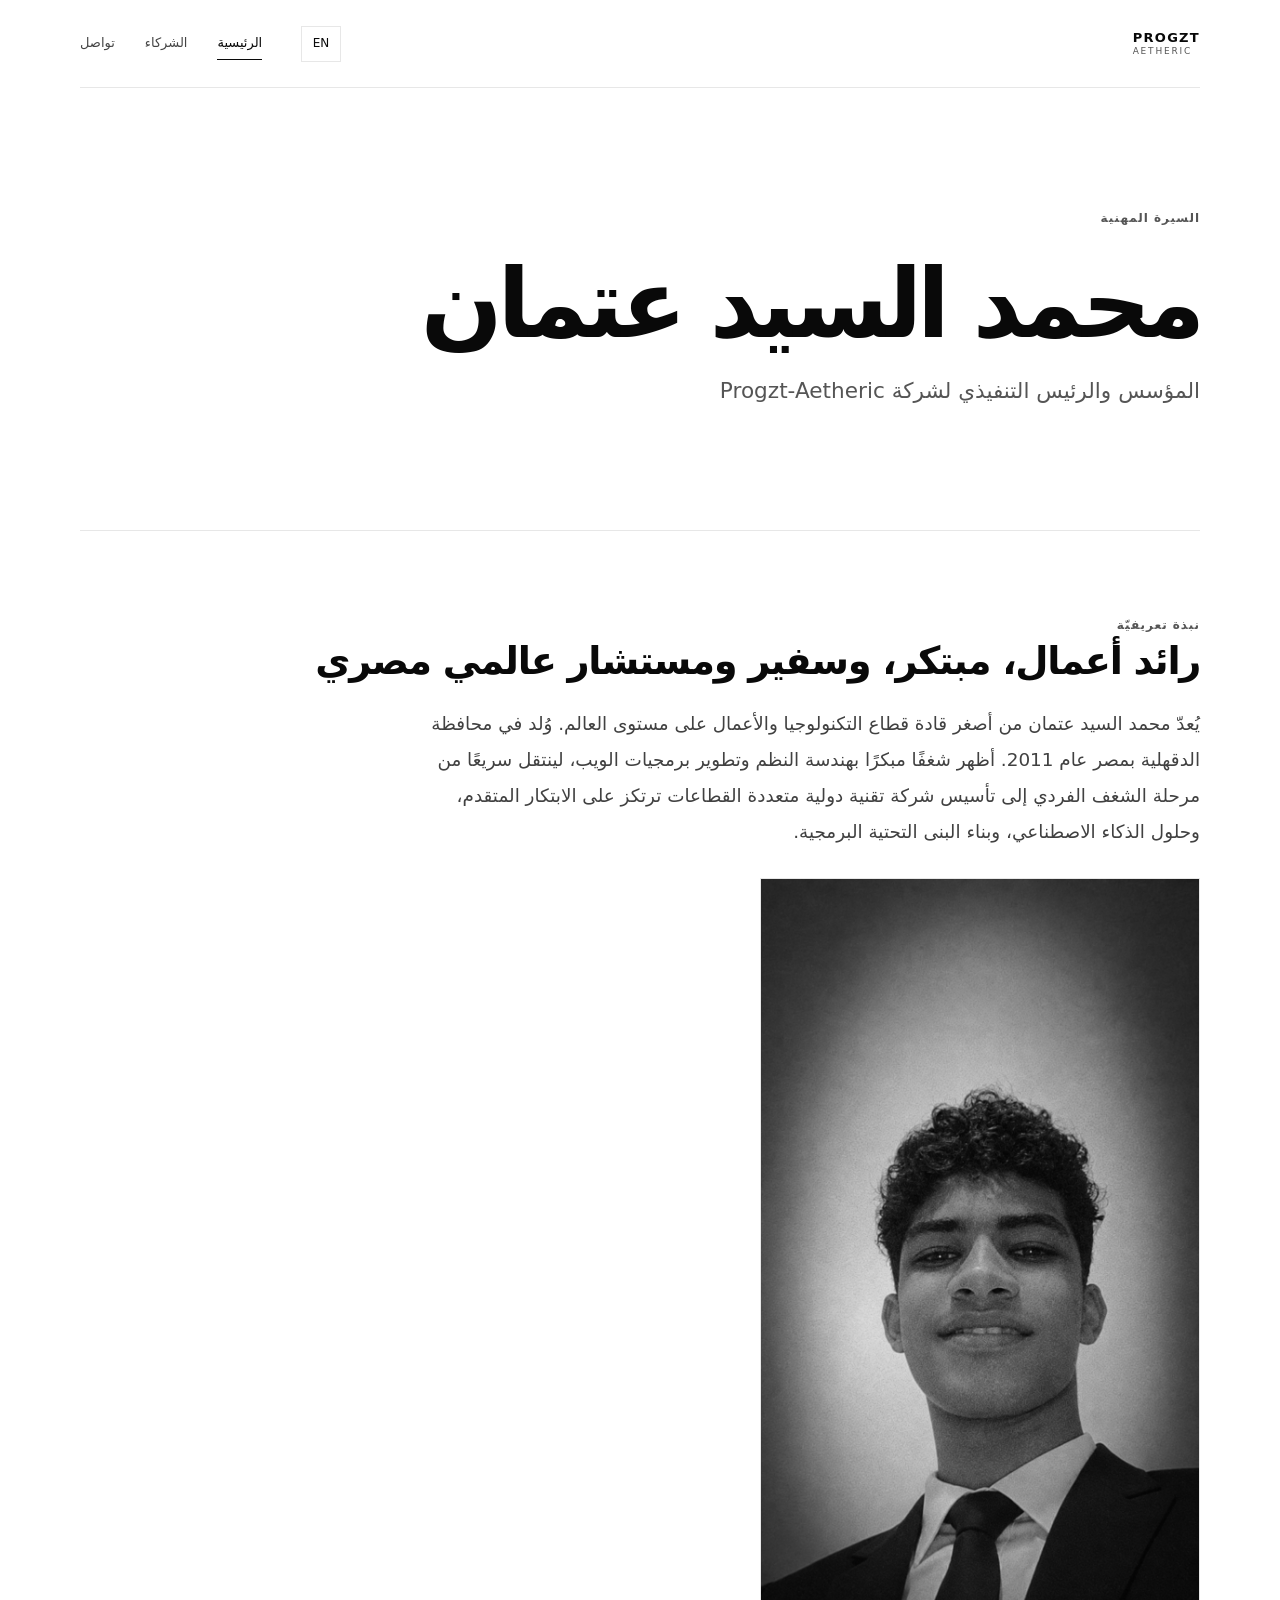
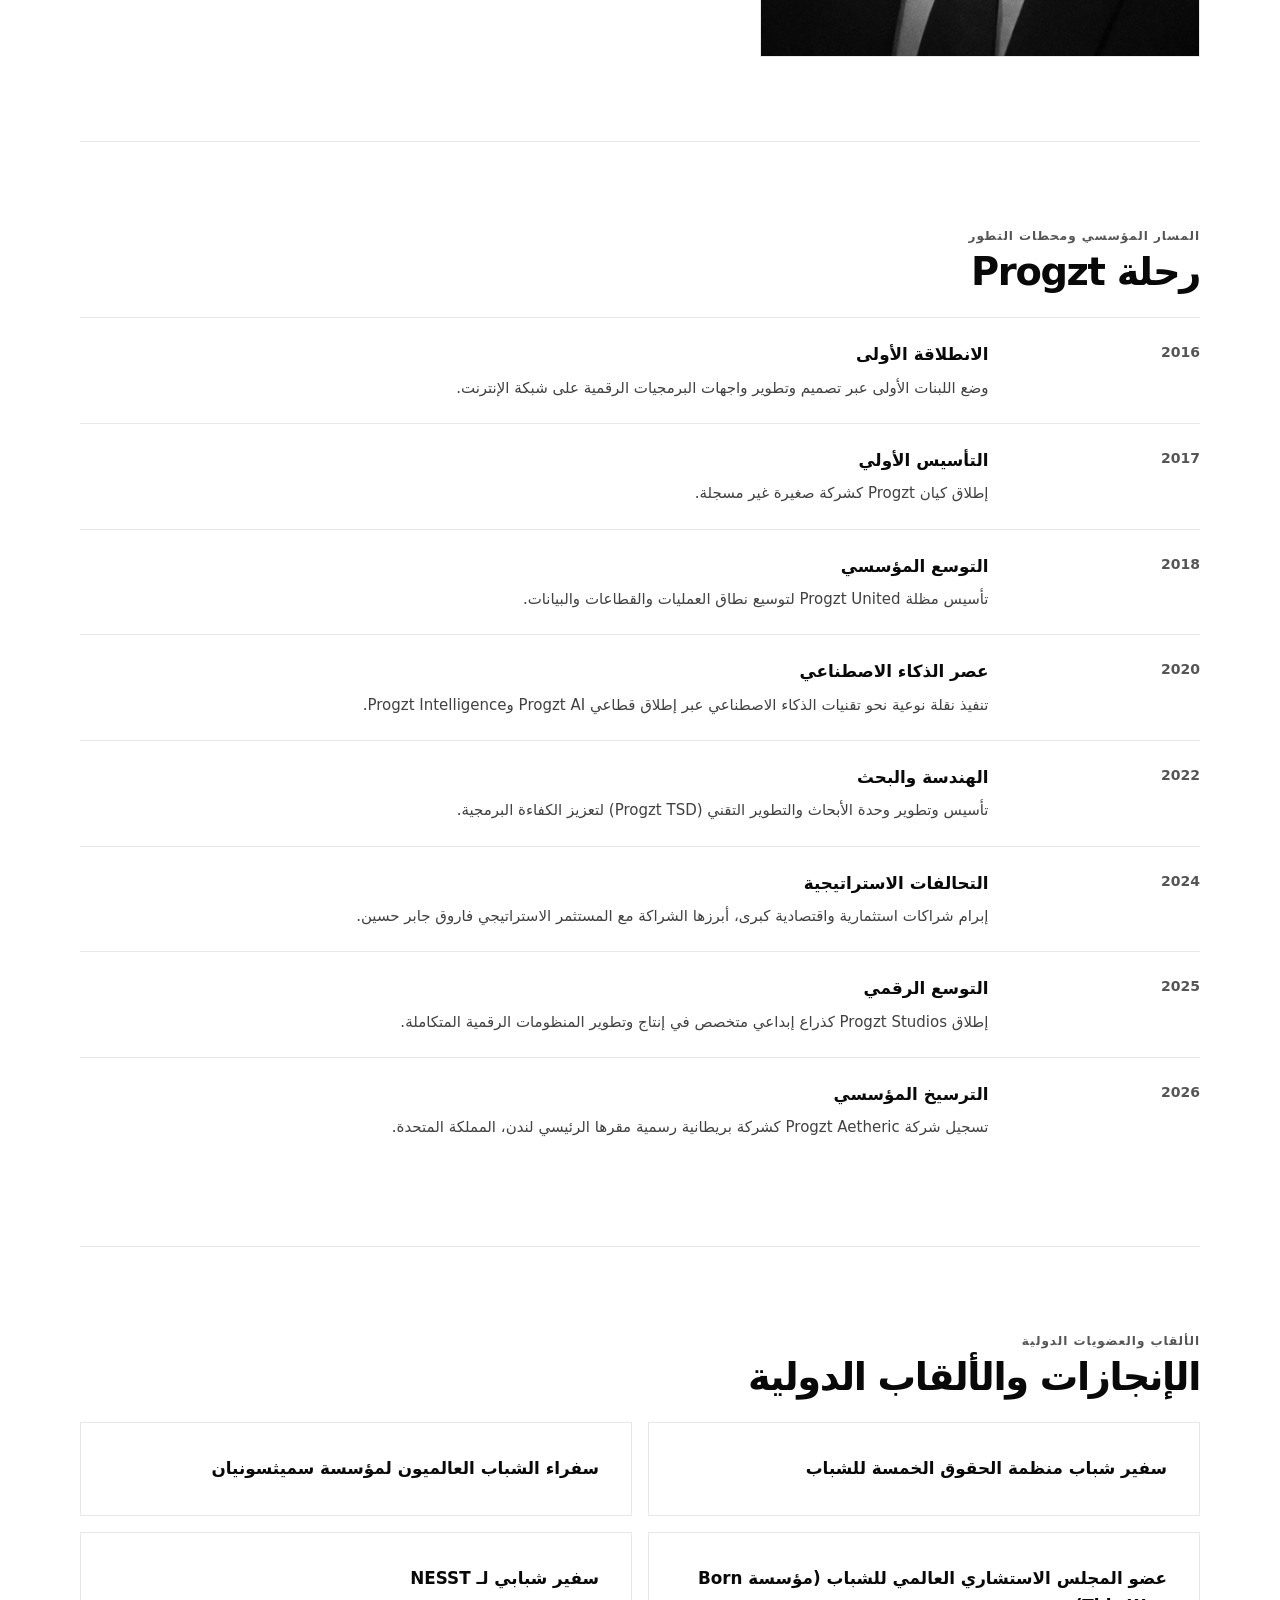
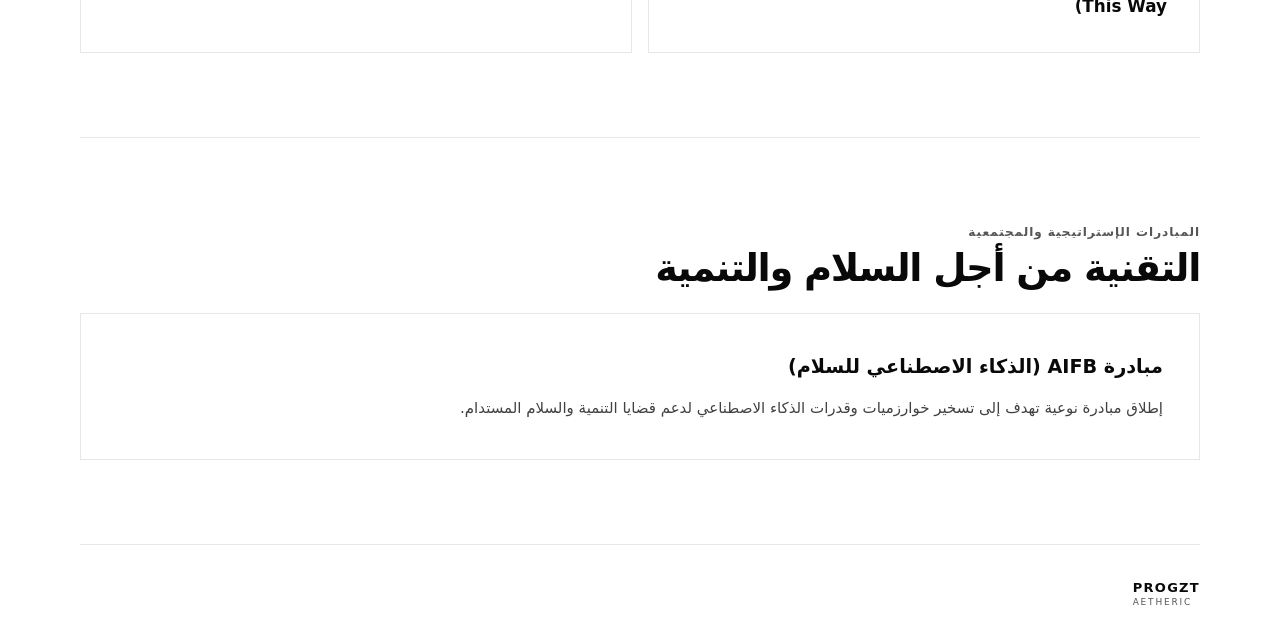
==== index.html @ 59b2922b "DFD" ====
<!doctype html>
<html lang="ar" dir="rtl">
<head>
    <meta charset="utf-8">
    <meta name="viewport" content="width=device-width, initial-scale=1">
    <meta name="google-site-verification" content="1_tTR39EdZ6gtg8xITwWjoktRTus3lNaeqJQ6gqtdek" />
    <meta name="robots" content="index, follow, max-image-preview:large">
    <meta name="theme-color" content="#ffffff">
    <meta name="description" content="محمد السيد عتمان (Mohamed Elsayed Etman)، المؤسس والرئيس التنفيذي لشركة Progzt Aetheric. Mohamed Elsayed Etman, Founder and CEO of Progzt Aetheric.">
    <meta name="keywords" content="محمد السيد عتمان, Mohamed Elsayed Etman, Progzt Aetheric, مؤسس ورئيس تنفيذي, Founder and CEO, الذكاء الاصطناعي للسلام, AI for Peace">
    <meta name="author" content="محمد السيد عتمان | Mohamed Elsayed Etman">
    <link rel="canonical" href="https://progzt-aetheric.github.io/">

    <meta property="og:type" content="website">
    <meta property="og:url" content="https://progzt-aetheric.github.io/">
    <meta property="og:site_name" content="Progzt Aetheric">
    <meta property="og:title" content="Home | الرئيسية | Progzt Aetheric">
    <meta property="og:description" content="محمد السيد عتمان (Mohamed Elsayed Etman)، المؤسس والرئيس التنفيذي لشركة Progzt Aetheric. Mohamed Elsayed Etman, Founder and CEO of Progzt Aetheric.">
    <meta property="og:locale" content="ar_AR">
    <meta property="og:locale:alternate" content="en_US">
    <meta property="og:image" content="https://progzt-aetheric.github.io/file_000000004f8c8211bc257b7ca1748283.png">
    <meta property="og:image:alt" content="محمد السيد عتمان، مؤسس ورئيس تنفيذي لشركة Progzt Aetheric">
    <meta property="og:image:width" content="941">
    <meta property="og:image:height" content="1671">
    <meta name="twitter:card" content="summary">
    <meta name="twitter:title" content="Home | الرئيسية | Progzt Aetheric">
    <meta name="twitter:description" content="محمد السيد عتمان (Mohamed Elsayed Etman)، المؤسس والرئيس التنفيذي لشركة Progzt Aetheric. Mohamed Elsayed Etman, Founder and CEO of Progzt Aetheric.">
    <meta name="twitter:image" content="https://progzt-aetheric.github.io/file_000000004f8c8211bc257b7ca1748283.png">
    <meta name="twitter:image:alt" content="محمد السيد عتمان، مؤسس ورئيس تنفيذي لشركة Progzt Aetheric">

    <title>Home</title>

    <link rel="icon" type="image/png" href="/file_000000004f8c8211bc257b7ca1748283.png">
    <link rel="apple-touch-icon" href="/file_000000004f8c8211bc257b7ca1748283.png">
    <link rel="stylesheet" href="css/style.css">
    <script src="js/core/ui.js" defer></script>

    <style>
        .home-hero { padding-block: clamp(72px, 10vw, 120px); }
        .home-hero .eyebrow, .section-label { margin: 0; color: var(--muted); font-size: 12px; font-weight: 650; letter-spacing: .08em; }
        .home-hero h1 { max-width: 900px; margin: 20px 0 12px; font-size: clamp(2.8rem, 7.5vw, 6rem); font-weight: 600; letter-spacing: -.055em; line-height: 1.16; }
        .home-role { margin: 0; color: var(--muted); font-size: clamp(1.05rem, 2vw, 1.35rem); }
        .home-section { padding-block: clamp(48px, 7vw, 84px); border-top: 1px solid var(--line); scroll-margin-top: 28px; }
        .home-section h2 { margin: 0 0 20px; font-size: clamp(1.6rem, 3.2vw, 2.4rem); font-weight: 600; letter-spacing: -.035em; line-height: 1.3; }
        .home-section > p:not(.section-label) { max-width: 780px; margin: 0; color: #414141; font-size: clamp(1rem, 1.7vw, 1.15rem); line-height: 1.95; }
        .profile-image { margin: 28px 0 0; }
        .profile-image img { display: block; width: min(100%, 440px); max-width: 100%; height: auto; border: 1px solid var(--line); filter: grayscale(1); }
        .timeline { display: grid; gap: 0; margin: 0; padding: 0; list-style: none; }
        .timeline li { display: grid; grid-template-columns: minmax(72px, .18fr) minmax(0, 1fr); gap: clamp(16px, 4vw, 48px); padding-block: 22px; border-top: 1px solid var(--line); }
        .timeline time { color: var(--muted); font-size: 14px; font-variant-numeric: tabular-nums; font-weight: 600; }
        .timeline h3 { margin: 0 0 5px; font-size: 1.05rem; font-weight: 650; }
        .timeline p { max-width: 760px; margin: 0; color: #414141; font-size: 15px; }
        .titles-grid { display: grid; grid-template-columns: repeat(2, minmax(0, 1fr)); gap: 16px; }
        .title-card { min-height: 100%; border: 1px solid var(--line); padding: clamp(20px, 3.5vw, 32px); background: #fff; }
        .title-card h3 { margin: 0; font-size: 1.05rem; font-weight: 650; line-height: 1.65; }
        .initiative { padding: clamp(20px, 4vw, 36px); border: 1px solid var(--line); }
        .initiative h3 { margin: 0 0 10px; font-size: 1.2rem; font-weight: 650; }
        .initiative p { margin: 0; color: #414141; font-size: 15px; line-height: 1.9; }
        @media (max-width: 700px) { .titles-grid { grid-template-columns: 1fr; } }
        @media (max-width: 520px) { .timeline li { grid-template-columns: 56px minmax(0, 1fr); gap: 12px; } }
    </style>

    <script type="application/ld+json">
    {
      "@context": "https://schema.org",
      "@graph": [
        {
          "@type": "Person",
          "@id": "https://progzt-aetheric.github.io/#founder",
          "name": "Mohamed Elsayed Etman",
          "alternateName": "محمد السيد عتمان",
          "jobTitle": "Founder & CEO",
          "birthDate": "2011",
          "nationality": {
            "@type": "Country",
            "name": "Egypt"
          },
          "worksFor": {
            "@id": "https://progzt-aetheric.github.io/#organization"
          },
          "url": "https://progzt-aetheric.github.io/",
          "sameAs": [
            "https://www.instagram.com/sir_mhmdxv/",
            "https://discord.gg/jX8Nw2KCN"
          ],
          "image": [
            {
              "@id": "https://progzt-aetheric.github.io/#achievements-image"
            },
            "https://progzt-aetheric.github.io/file_000000004f8c8211bc257b7ca1748283.png"
          ]
        },
        {
          "@type": "Organization",
          "@id": "https://progzt-aetheric.github.io/#organization",
          "name": "Progzt Aetheric",
          "url": "https://progzt-aetheric.github.io/",
          "logo": "https://progzt-aetheric.github.io/file_000000004f8c8211bc257b7ca1748283.png",
          "image": "https://progzt-aetheric.github.io/file_000000004f8c8211bc257b7ca1748283.png",
          "founder": {
            "@id": "https://progzt-aetheric.github.io/#founder"
          }
        }
      ]
    }
    </script>
</head>
<body id="top"
    data-title-ar="الرئيسية"
    data-title-en="Home"
    data-description-ar="محمد السيد عتمان (Mohamed Elsayed Etman)، رائد أعمال ومبتكر ومبرمج وسفير عالمي مصري، ومؤسس ورئيس تنفيذي لشركة Progzt Aetheric."
    data-description-en="Mohamed Elsayed Etman is an Egyptian entrepreneur, innovator, programmer, and global ambassador, and the Founder and CEO of Progzt Aetheric.">
    <header class="site-header content-width">
        <div class="header-top">
            <div class="brand"><span class="wordmark">PROGZT <span>AETHERIC</span></span></div>
            <div class="header-tools"><button class="language-toggle" type="button" data-language-toggle aria-label="Switch to English">EN</button></div>
        </div>
        <nav class="site-nav" aria-label="التنقل الرئيسي" data-ar-label="التنقل الرئيسي" data-en-label="Main navigation">
            <a href="index.html" aria-current="page" data-ar="الرئيسية" data-en="Home">الرئيسية</a>
            <a href="partners.html" data-ar="الشركاء" data-en="Partners">الشركاء</a>
            <a href="contact.html" data-ar="تواصل" data-en="Contact">تواصل</a>
        </nav>
    </header>

    <main id="page-content" class="content-width">
        <section class="home-hero" aria-labelledby="page-title">
            <p class="eyebrow" data-ar="السيرة المهنية" data-en="BIOGRAPHY">السيرة المهنية</p>
            <h1 id="page-title" data-ar="محمد السيد عتمان" data-en="Mohamed Elsayed Etman">محمد السيد عتمان</h1>
            <p class="home-role" data-ar="المؤسس والرئيس التنفيذي لشركة Progzt-Aetheric" data-en="Founder and CEO of Progzt-Aetheric">المؤسس والرئيس التنفيذي لشركة Progzt-Aetheric</p>
        </section>

        <section class="home-section" aria-labelledby="biography-heading">
            <p class="section-label" data-ar="نبذة تعريفيّة" data-en="ABOUT">نبذة تعريفيّة</p>
            <h2 id="biography-heading" data-ar="رائد أعمال، مبتكر، وسفير ومستشار عالمي مصري" data-en="Egyptian Entrepreneur, Innovator, Global Youth Ambassador &amp; Advisor">رائد أعمال، مبتكر، وسفير ومستشار عالمي مصري</h2>
            <p data-ar="يُعدّ محمد السيد عتمان من أصغر قادة قطاع التكنولوجيا والأعمال على مستوى العالم. وُلد في محافظة الدقهلية بمصر عام 2011. أظهر شغفًا مبكرًا بهندسة النظم وتطوير برمجيات الويب، لينتقل سريعًا من مرحلة الشغف الفردي إلى تأسيس شركة تقنية دولية متعددة القطاعات ترتكز على الابتكار المتقدم، وحلول الذكاء الاصطناعي، وبناء البنى التحتية البرمجية."
                data-en="Mohamed Elsayed Etman is considered one of the youngest leaders in technology and business worldwide. Born in Dakahlia Governorate, Egypt, in 2011, he showed an early passion for systems engineering and web software development. He quickly moved from individual interest to founding a multi-sector international technology company focused on advanced innovation, artificial intelligence solutions, and building software infrastructure.">يُعدّ محمد السيد عتمان من أصغر قادة قطاع التكنولوجيا والأعمال على مستوى العالم. وُلد في محافظة الدقهلية بمصر عام 2011. أظهر شغفًا مبكرًا بهندسة النظم وتطوير برمجيات الويب، لينتقل سريعًا من مرحلة الشغف الفردي إلى تأسيس شركة تقنية دولية متعددة القطاعات ترتكز على الابتكار المتقدم، وحلول الذكاء الاصطناعي، وبناء البنى التحتية البرمجية.</p>
            <figure class="profile-image">
                <img src="https://progzt-aetheric.github.io/file_000000004f8c8211bc257b7ca1748283.png"
                    width="941" height="1671" loading="lazy" decoding="async"
                    data-ar="محمد السيد عتمان، مؤسس ورئيس تنفيذي لشركة Progzt Aetheric"
                    data-en="Mohamed Elsayed Etman, Founder &amp; CEO of Progzt Aetheric"
                    alt="محمد السيد عتمان، مؤسس ورئيس تنفيذي لشركة Progzt Aetheric">
            </figure>
        </section>

        <section class="home-section" aria-labelledby="timeline-heading">
            <p class="section-label" data-ar="المسار المؤسسي ومحطات التطور" data-en="COMPANY JOURNEY &amp; MILESTONES">المسار المؤسسي ومحطات التطور</p>
            <h2 id="timeline-heading" data-ar="رحلة Progzt" data-en="The Progzt Journey">رحلة Progzt</h2>
            <ol class="timeline">
                <li>
                    <time datetime="2016">2016</time>
                    <div><h3 data-ar="الانطلاقة الأولى" data-en="First steps">الانطلاقة الأولى</h3><p data-ar="وضع اللبنات الأولى عبر تصميم وتطوير واجهات البرمجيات الرقمية على شبكة الإنترنت." data-en="Laid the first foundations by designing and developing digital software interfaces on the internet.">وضع اللبنات الأولى عبر تصميم وتطوير واجهات البرمجيات الرقمية على شبكة الإنترنت.</p></div>
                </li>
                <li>
                    <time datetime="2017">2017</time>
                    <div><h3 data-ar="التأسيس الأولي" data-en="Initial founding">التأسيس الأولي</h3><p data-ar="إطلاق كيان Progzt كشركة صغيرة غير مسجلة." data-en="Launched Progzt as a small, unregistered company.">إطلاق كيان Progzt كشركة صغيرة غير مسجلة.</p></div>
                </li>
                <li>
                    <time datetime="2018">2018</time>
                    <div><h3 data-ar="التوسع المؤسسي" data-en="Institutional expansion">التوسع المؤسسي</h3><p data-ar="تأسيس مظلة Progzt United لتوسيع نطاق العمليات والقطاعات والبيانات." data-en="Established Progzt United as an umbrella to expand operations, sectors, and data.">تأسيس مظلة Progzt United لتوسيع نطاق العمليات والقطاعات والبيانات.</p></div>
                </li>
                <li>
                    <time datetime="2020">2020</time>
                    <div><h3 data-ar="عصر الذكاء الاصطناعي" data-en="The AI era">عصر الذكاء الاصطناعي</h3><p data-ar="تنفيذ نقلة نوعية نحو تقنيات الذكاء الاصطناعي عبر إطلاق قطاعي Progzt AI وProgzt Intelligence." data-en="Made a major shift toward artificial intelligence technologies by launching the Progzt AI and Progzt Intelligence sectors.">تنفيذ نقلة نوعية نحو تقنيات الذكاء الاصطناعي عبر إطلاق قطاعي Progzt AI وProgzt Intelligence.</p></div>
                </li>
                <li>
                    <time datetime="2022">2022</time>
                    <div><h3 data-ar="الهندسة والبحث" data-en="Engineering and research">الهندسة والبحث</h3><p data-ar="تأسيس وتطوير وحدة الأبحاث والتطوير التقني (Progzt TSD) لتعزيز الكفاءة البرمجية." data-en="Established and developed the technical research and development unit (Progzt TSD) to enhance software efficiency.">تأسيس وتطوير وحدة الأبحاث والتطوير التقني (Progzt TSD) لتعزيز الكفاءة البرمجية.</p></div>
                </li>
                <li>
                    <time datetime="2024">2024</time>
                    <div><h3 data-ar="التحالفات الاستراتيجية" data-en="Strategic alliances">التحالفات الاستراتيجية</h3><p data-ar="إبرام شراكات استثمارية واقتصادية كبرى، أبرزها الشراكة مع المستثمر الاستراتيجي فاروق جابر حسين." data-en="Entered major investment and economic partnerships, most notably with strategic investor Farouk Gaber Hussein.">إبرام شراكات استثمارية واقتصادية كبرى، أبرزها الشراكة مع المستثمر الاستراتيجي فاروق جابر حسين.</p></div>
                </li>
                <li>
                    <time datetime="2025">2025</time>
                    <div><h3 data-ar="التوسع الرقمي" data-en="Digital expansion">التوسع الرقمي</h3><p data-ar="إطلاق Progzt Studios كذراع إبداعي متخصص في إنتاج وتطوير المنظومات الرقمية المتكاملة." data-en="Launched Progzt Studios as a creative arm specializing in producing and developing integrated digital systems.">إطلاق Progzt Studios كذراع إبداعي متخصص في إنتاج وتطوير المنظومات الرقمية المتكاملة.</p></div>
                </li>
                <li>
                    <time datetime="2026">2026</time>
                    <div><h3 data-ar="الترسيخ المؤسسي" data-en="Institutional establishment">الترسيخ المؤسسي</h3><p data-ar="تسجيل شركة Progzt Aetheric كشركة بريطانية رسمية مقرها الرئيسي لندن، المملكة المتحدة." data-en="Registered Progzt Aetheric as an official British company headquartered in London, United Kingdom.">تسجيل شركة Progzt Aetheric كشركة بريطانية رسمية مقرها الرئيسي لندن، المملكة المتحدة.</p></div>
                </li>
            </ol>
        </section>

        <section class="home-section" aria-labelledby="achievements-heading">
            <p class="section-label" data-ar="الألقاب والعضويات الدولية" data-en="GLOBAL TITLES &amp; MEMBERSHIPS">الألقاب والعضويات الدولية</p>
            <h2 id="achievements-heading" data-ar="الإنجازات والألقاب الدولية" data-en="Achievements &amp; Global Titles">الإنجازات والألقاب الدولية</h2>
            <div class="titles-grid">
                <article class="title-card">
                    <h3 data-ar="سفير شباب منظمة الحقوق الخمسة للشباب" data-en="5Rights Youth Ambassador">سفير شباب منظمة الحقوق الخمسة للشباب</h3>
                </article>
                <article class="title-card">
                    <h3 data-ar="سفراء الشباب العالميون لمؤسسة سميثسونيان" data-en="Smithsonian Global Youth Ambassadors">سفراء الشباب العالميون لمؤسسة سميثسونيان</h3>
                </article>
                <article class="title-card">
                    <h3 data-ar="عضو المجلس الاستشاري العالمي للشباب (مؤسسة Born This Way)" data-en="Born This Way Foundation – Global Youth Advisory Board Member">عضو المجلس الاستشاري العالمي للشباب (مؤسسة Born This Way)</h3>
                </article>
                <article class="title-card">
                    <h3 data-ar="سفير شبابي لـ NESST" data-en="NESST Youth Ambassador">سفير شبابي لـ NESST</h3>
                </article>
            </div>
        </section>

        <section class="home-section" aria-labelledby="initiatives-heading">
            <p class="section-label" data-ar="المبادرات الإستراتيجية والمجتمعية" data-en="STRATEGIC &amp; COMMUNITY INITIATIVES">المبادرات الإستراتيجية والمجتمعية</p>
            <h2 id="initiatives-heading" data-ar="التقنية من أجل السلام والتنمية" data-en="Technology for Peace and Development">التقنية من أجل السلام والتنمية</h2>
            <article class="initiative">
                <h3 data-ar="مبادرة AIFB (الذكاء الاصطناعي للسلام)" data-en="AIFB Initiative (Artificial Intelligence for Peace)">مبادرة AIFB (الذكاء الاصطناعي للسلام)</h3>
                <p data-ar="إطلاق مبادرة نوعية تهدف إلى تسخير خوارزميات وقدرات الذكاء الاصطناعي لدعم قضايا التنمية والسلام المستدام."
                    data-en="Launched an initiative to harness artificial intelligence algorithms and capabilities in support of sustainable development and peace.">إطلاق مبادرة نوعية تهدف إلى تسخير خوارزميات وقدرات الذكاء الاصطناعي لدعم قضايا التنمية والسلام المستدام.</p>
            </article>
        </section>
    </main>

    <footer class="site-footer content-width">
        <div class="brand"><span class="wordmark">PROGZT <span>AETHERIC</span></span></div>
        <nav class="footer-nav" aria-label="روابط الصفحات" data-ar-label="روابط الصفحات" data-en-label="Page links"></nav>
    </footer>
</body>
</html>
---- css/style.css ----
:root {
    color-scheme: light;
    font-family: Inter, -apple-system, BlinkMacSystemFont, "Segoe UI", system-ui, Arial, "Noto Sans Arabic", sans-serif;
    color: #090909;
    background: #fff;
    font-synthesis: none;
    text-rendering: optimizeLegibility;
    -webkit-font-smoothing: antialiased;
    --ink: #090909;
    --muted: #555;
    --line: #e7e7e7;
    --page-width: 1120px;
}

* {
    box-sizing: border-box;
    scrollbar-color: #aaa #fff;
}

html {
    scroll-behavior: smooth;
}

body {
    min-width: 320px;
    margin: 0;
    background: #fff;
    color: var(--ink);
    font-size: 16px;
    line-height: 1.75;
    animation: page-enter 420ms ease-out both;
}

@keyframes page-enter {
    from {
        opacity: 0;
        transform: translateY(6px);
    }

    to {
        opacity: 1;
        transform: translateY(0);
    }
}

a {
    color: inherit;
    text-decoration: none;
    transition: color 180ms ease, opacity 180ms ease, background-color 180ms ease, border-color 180ms ease, transform 180ms ease;
}

a:hover {
    color: var(--muted);
}

a:focus-visible,
button:focus-visible,
input:focus-visible {
    outline: 2px solid var(--ink);
    outline-offset: 4px;
}

.site-header,
.content-width {
    width: min(var(--page-width), calc(100% - 64px));
    margin-inline: auto;
}

.site-header {
    min-height: 88px;
    display: grid;
    grid-template-columns: minmax(0, 1fr) auto;
    align-items: center;
    gap: clamp(20px, 3vw, 40px);
    border-bottom: 1px solid var(--line);
}

.header-top {
    display: flex;
    min-width: 0;
    align-items: center;
    justify-content: space-between;
    gap: 20px;
}

.header-tools {
    display: flex;
    flex: 0 0 auto;
    align-items: center;
    gap: 10px;
}

.language-toggle {
    min-height: 36px;
    border: 1px solid var(--line);
    padding: 6px 11px;
    background: #fff;
    color: var(--ink);
    font: inherit;
    font-size: 12px;
    cursor: pointer;
    transition: border-color 180ms ease, background-color 180ms ease, color 180ms ease;
}

.language-toggle:hover {
    border-color: var(--ink);
}

.brand {
    display: inline-flex;
    flex: 0 0 auto;
    align-items: center;
    gap: 11px;
    direction: ltr;
}

.brand-logo {
    display: block;
    width: 40px;
    height: 40px;
    object-fit: contain;
    filter: grayscale(1);
}

.wordmark {
    display: flex;
    flex-direction: column;
    font-size: 13px;
    font-weight: 750;
    letter-spacing: .1em;
    line-height: 1.25;
}

.wordmark span {
    color: var(--muted);
    font-size: 9px;
    font-weight: 500;
    letter-spacing: .2em;
}

.site-nav {
    display: flex;
    flex-wrap: wrap;
    justify-content: flex-end;
    gap: 8px clamp(16px, 2.6vw, 30px);
}

.site-nav a {
    position: relative;
    color: #444;
    font-size: 13px;
}

.site-nav a::after {
    position: absolute;
    inset-inline: 0;
    bottom: -5px;
    height: 1px;
    background: currentColor;
    content: "";
    transform: scaleX(0);
    transform-origin: right;
    transition: transform 180ms ease;
}

.site-nav a:hover::after,
.site-nav a[aria-current="page"]::after {
    transform: scaleX(1);
}

.site-nav a[aria-current="page"] {
    color: var(--ink);
}

main {
    min-height: calc(100svh - 190px);
}

.hero {
    min-height: min(650px, calc(100svh - 88px));
    display: flex;
    flex-direction: column;
    align-items: flex-start;
    justify-content: center;
    padding-block: clamp(72px, 10vw, 120px);
}

.text-section {
    display: grid;
    grid-template-columns: minmax(150px, 0.34fr) minmax(0, 1fr);
    gap: clamp(28px, 7vw, 96px);
    padding-block: clamp(56px, 8vw, 92px);
    border-top: 1px solid var(--line);
    scroll-margin-top: 28px;
}

.site-footer {
    min-height: 100px;
    display: flex;
    align-items: center;
    justify-content: space-between;
    gap: 20px;
    border-top: 1px solid var(--line);
}

.site-footer p,
.back-to-top {
    color: var(--muted);
    font-size: 12px;
}

.back-to-top {
    position: fixed;
    z-index: 19;
    right: max(20px, calc((100vw - var(--page-width)) / 2));
    bottom: 20px;
    display: grid;
    width: 48px;
    height: 48px;
    place-items: center;
    border: 1px solid var(--ink);
    border-radius: 50%;
    background: var(--ink);
    color: #fff;
    font: inherit;
    font-size: 22px;
    cursor: pointer;
    box-shadow: 0 6px 22px #00000020;
    opacity: 0;
    pointer-events: none;
    transform: translateY(8px);
    transition: opacity 180ms ease, transform 180ms ease, background-color 180ms ease, color 180ms ease, visibility 180ms ease;
    visibility: hidden;
}

.back-to-top.is-visible {
    opacity: 1;
    pointer-events: auto;
    transform: translateY(0);
    visibility: visible;
}

.back-to-top:hover {
    background: #fff;
    color: var(--ink);
}

.back-to-top:focus-visible {
    outline: 2px solid var(--ink);
    outline-offset: 3px;
}

html[dir="ltr"] .back-to-top {
    right: auto;
    left: max(20px, calc((100vw - var(--page-width)) / 2));
}

.footer-nav {
    display: flex;
    flex-wrap: wrap;
    gap: 8px 20px;
    font-size: 12px;
}

@media (max-width: 920px) {
    .site-header,
    .content-width {
        width: calc(100% - 40px);
    }

    .site-header {
        grid-template-columns: minmax(0, 1fr);
        gap: 14px;
        padding-block: 16px;
    }

    .header-top {
        width: 100%;
        display: flex;
        align-items: center;
        justify-content: space-between;
        gap: 12px;
    }

    .site-nav {
        width: 100%;
        justify-content: flex-start;
        gap: 8px 18px;
    }

    .hero {
        min-height: min(580px, calc(100svh - 150px));
    }

    .text-section {
        grid-template-columns: 1fr;
        gap: 16px;
    }
}

@media (max-width: 520px) {
    .header-top {
        flex-wrap: wrap;
        row-gap: 10px;
    }

    .brand-logo {
        width: 34px;
        height: 34px;
    }

    .header-tools {
        gap: 6px;
    }

    .back-to-top {
        right: 16px;
        bottom: 16px;
    }

    html[dir="ltr"] .back-to-top {
        right: auto;
        left: 16px;
    }

    .site-footer {
        flex-wrap: wrap;
        padding-block: 22px;
    }
}

@media (prefers-reduced-motion: reduce) {
    *,
    *::before,
    *::after {
        scroll-behavior: auto !important;
        animation-duration: .01ms !important;
        animation-iteration-count: 1 !important;
        transition-duration: .01ms !important;
    }
}
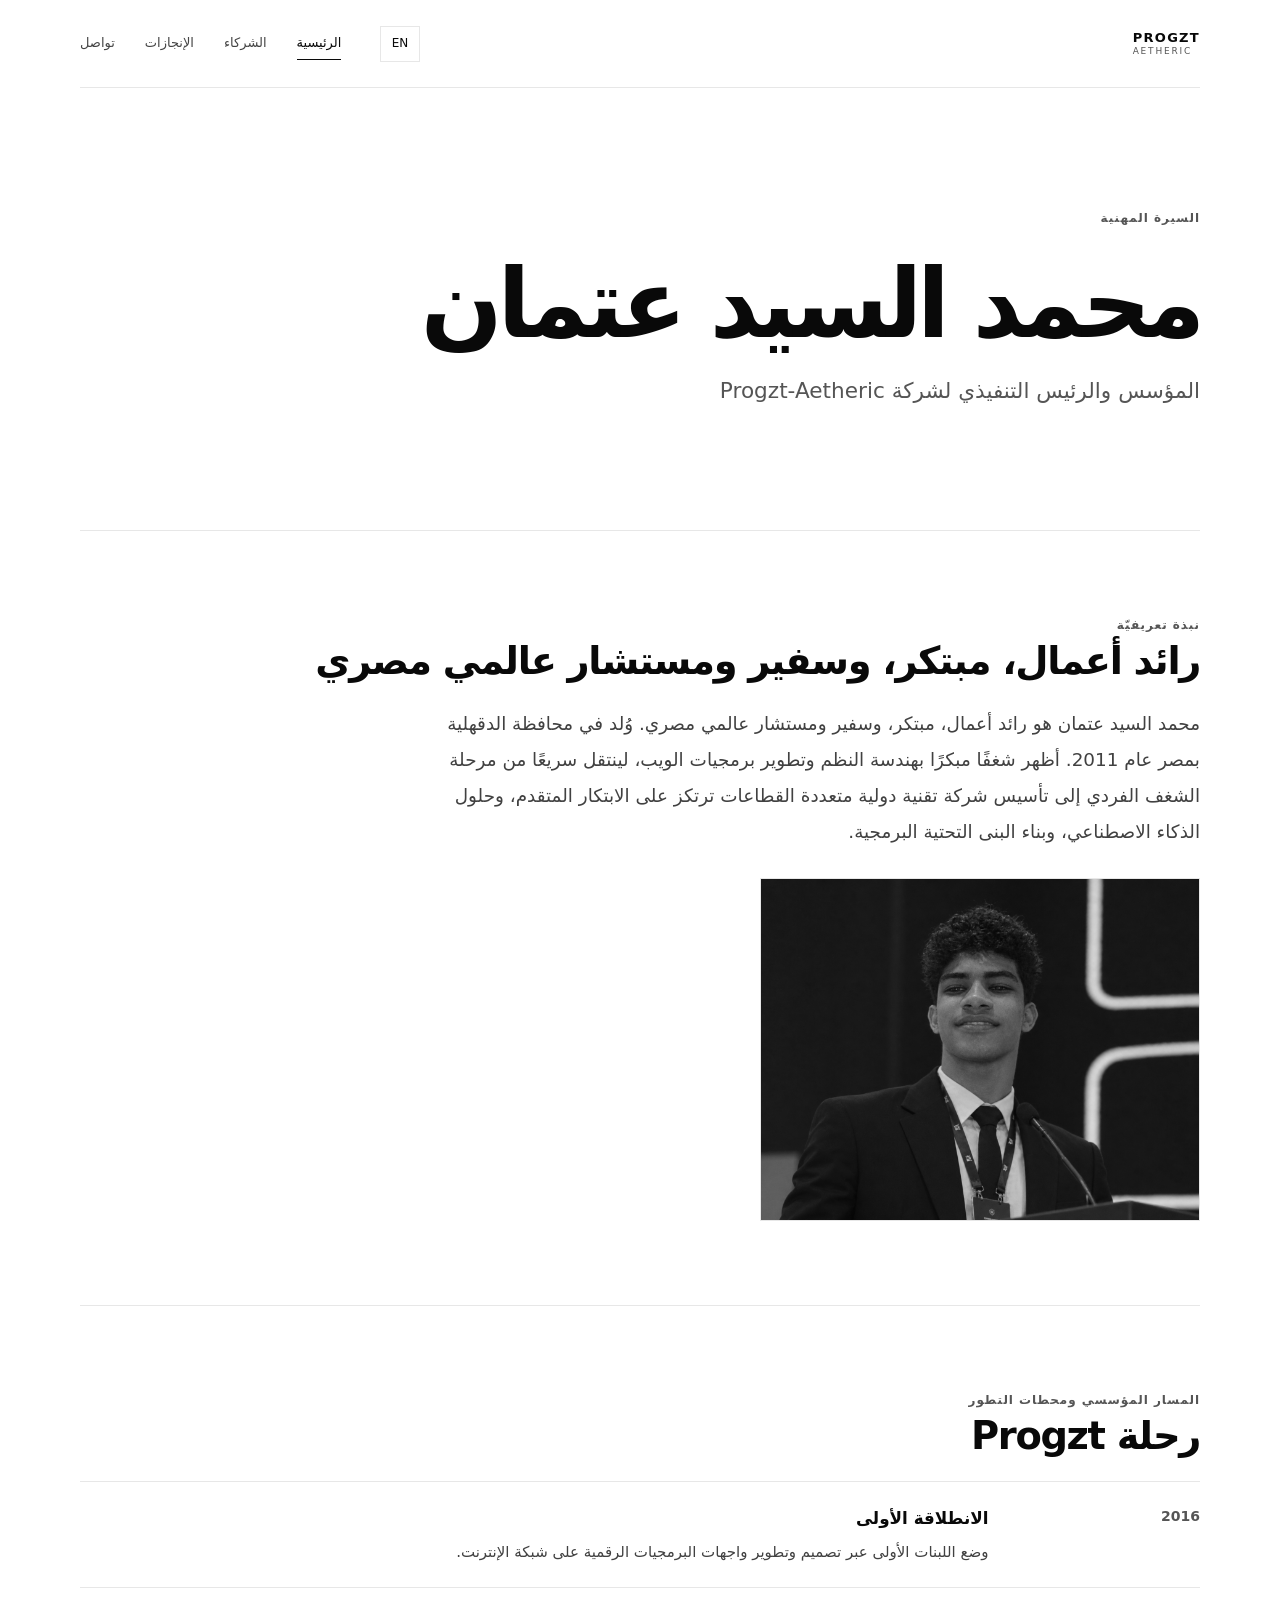
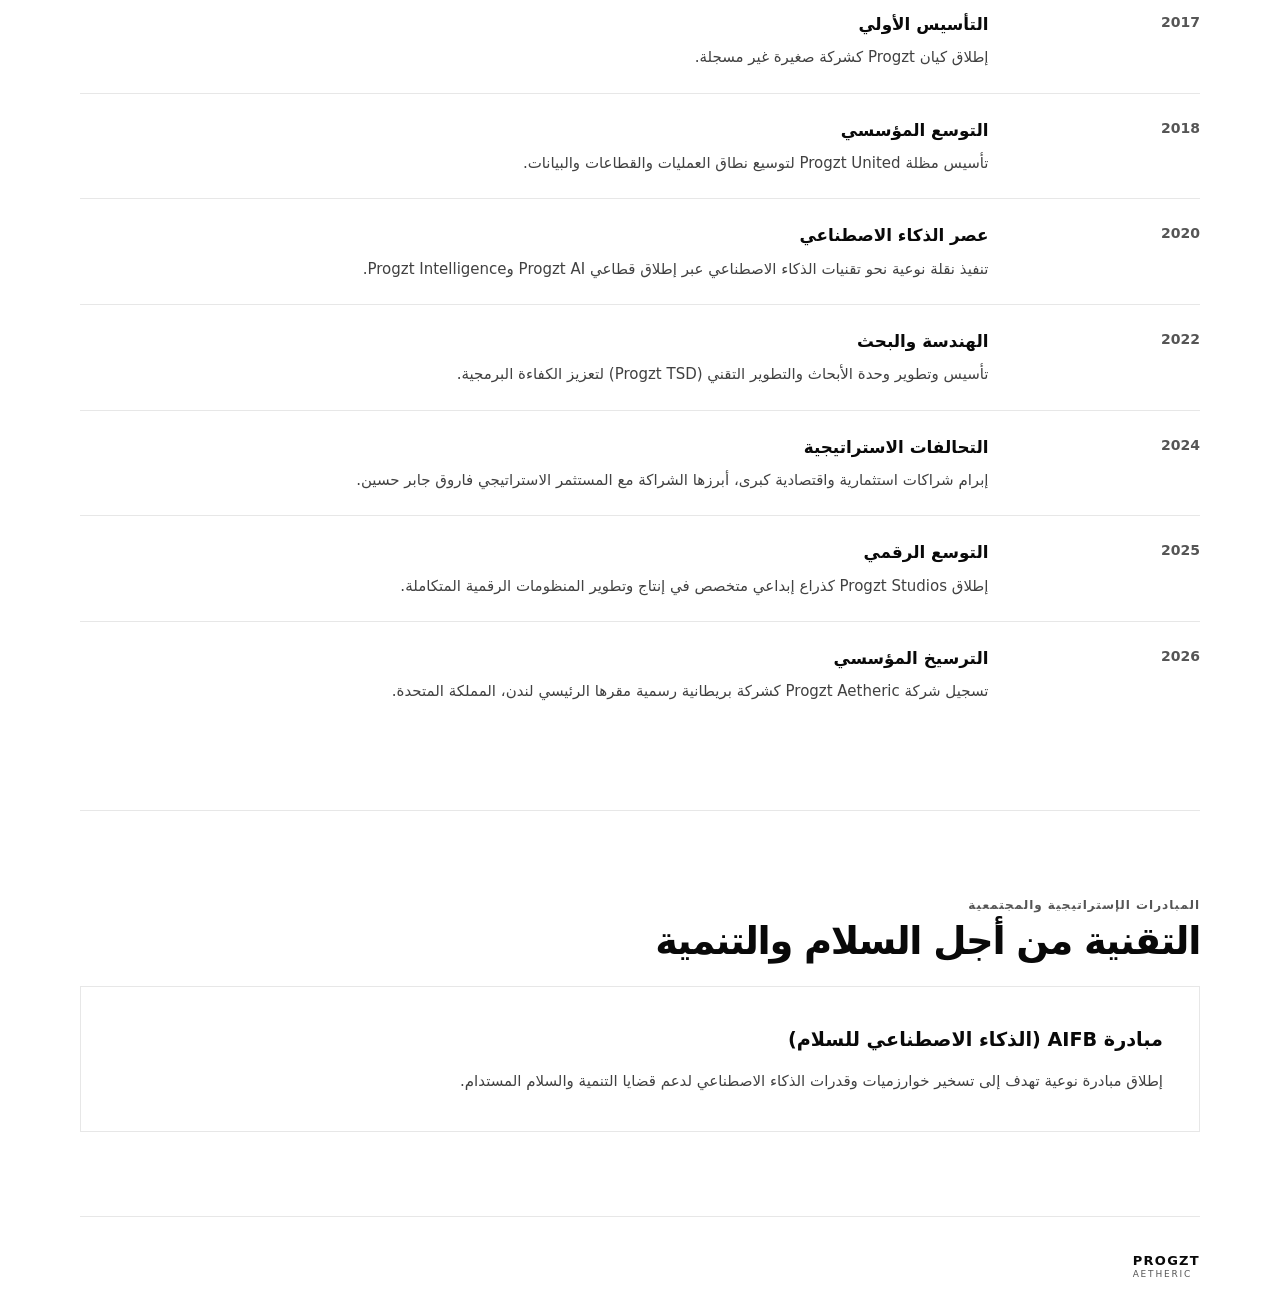
==== commit b5a0dce9: "HJJ" ====
--- a/index.html
+++ b/index.html
@@ -9,29 +9,29 @@
     <meta name="description" content="محمد السيد عتمان (Mohamed Elsayed Etman)، المؤسس والرئيس التنفيذي لشركة Progzt Aetheric. Mohamed Elsayed Etman, Founder and CEO of Progzt Aetheric.">
     <meta name="keywords" content="محمد السيد عتمان, Mohamed Elsayed Etman, Progzt Aetheric, مؤسس ورئيس تنفيذي, Founder and CEO, الذكاء الاصطناعي للسلام, AI for Peace">
     <meta name="author" content="محمد السيد عتمان | Mohamed Elsayed Etman">
-    <link rel="canonical" href="https://progzt-aetheric.github.io/">
+    <link rel="canonical" href="https://progzt-aetheric.github.io/mohamed-elsayed-etman/">
 
     <meta property="og:type" content="website">
-    <meta property="og:url" content="https://progzt-aetheric.github.io/">
+    <meta property="og:url" content="https://progzt-aetheric.github.io/mohamed-elsayed-etman/">
     <meta property="og:site_name" content="Progzt Aetheric">
     <meta property="og:title" content="Home | الرئيسية | Progzt Aetheric">
     <meta property="og:description" content="محمد السيد عتمان (Mohamed Elsayed Etman)، المؤسس والرئيس التنفيذي لشركة Progzt Aetheric. Mohamed Elsayed Etman, Founder and CEO of Progzt Aetheric.">
     <meta property="og:locale" content="ar_AR">
     <meta property="og:locale:alternate" content="en_US">
-    <meta property="og:image" content="https://progzt-aetheric.github.io/file_000000004f8c8211bc257b7ca1748283.png">
+    <meta property="og:image" content="https://progzt-aetheric.github.io/mohamed-elsayed-etman/file_000000004f8c8211bc257b7ca1748283.png">
     <meta property="og:image:alt" content="محمد السيد عتمان، مؤسس ورئيس تنفيذي لشركة Progzt Aetheric">
     <meta property="og:image:width" content="941">
     <meta property="og:image:height" content="1671">
     <meta name="twitter:card" content="summary">
     <meta name="twitter:title" content="Home | الرئيسية | Progzt Aetheric">
     <meta name="twitter:description" content="محمد السيد عتمان (Mohamed Elsayed Etman)، المؤسس والرئيس التنفيذي لشركة Progzt Aetheric. Mohamed Elsayed Etman, Founder and CEO of Progzt Aetheric.">
-    <meta name="twitter:image" content="https://progzt-aetheric.github.io/file_000000004f8c8211bc257b7ca1748283.png">
+    <meta name="twitter:image" content="https://progzt-aetheric.github.io/mohamed-elsayed-etman/file_000000004f8c8211bc257b7ca1748283.png">
     <meta name="twitter:image:alt" content="محمد السيد عتمان، مؤسس ورئيس تنفيذي لشركة Progzt Aetheric">
 
     <title>Home</title>
 
-    <link rel="icon" type="image/png" href="/file_000000004f8c8211bc257b7ca1748283.png">
-    <link rel="apple-touch-icon" href="/file_000000004f8c8211bc257b7ca1748283.png">
+    <link rel="icon" type="image/png" href="file_000000004f8c8211bc257b7ca1748283.png">
+    <link rel="apple-touch-icon" href="file_000000004f8c8211bc257b7ca1748283.png">
     <link rel="stylesheet" href="css/style.css">
     <script src="js/core/ui.js" defer></script>
 
@@ -50,13 +50,9 @@
         .timeline time { color: var(--muted); font-size: 14px; font-variant-numeric: tabular-nums; font-weight: 600; }
         .timeline h3 { margin: 0 0 5px; font-size: 1.05rem; font-weight: 650; }
         .timeline p { max-width: 760px; margin: 0; color: #414141; font-size: 15px; }
-        .titles-grid { display: grid; grid-template-columns: repeat(2, minmax(0, 1fr)); gap: 16px; }
-        .title-card { min-height: 100%; border: 1px solid var(--line); padding: clamp(20px, 3.5vw, 32px); background: #fff; }
-        .title-card h3 { margin: 0; font-size: 1.05rem; font-weight: 650; line-height: 1.65; }
         .initiative { padding: clamp(20px, 4vw, 36px); border: 1px solid var(--line); }
         .initiative h3 { margin: 0 0 10px; font-size: 1.2rem; font-weight: 650; }
         .initiative p { margin: 0; color: #414141; font-size: 15px; line-height: 1.9; }
-        @media (max-width: 700px) { .titles-grid { grid-template-columns: 1fr; } }
         @media (max-width: 520px) { .timeline li { grid-template-columns: 56px minmax(0, 1fr); gap: 12px; } }
     </style>
 
@@ -66,7 +62,7 @@
       "@graph": [
         {
           "@type": "Person",
-          "@id": "https://progzt-aetheric.github.io/#founder",
+          "@id": "https://progzt-aetheric.github.io/mohamed-elsayed-etman/#founder",
           "name": "Mohamed Elsayed Etman",
           "alternateName": "محمد السيد عتمان",
           "jobTitle": "Founder & CEO",
@@ -76,29 +72,50 @@
             "name": "Egypt"
           },
           "worksFor": {
-            "@id": "https://progzt-aetheric.github.io/#organization"
+            "@id": "https://progzt-aetheric.github.io/mohamed-elsayed-etman/#organization"
           },
-          "url": "https://progzt-aetheric.github.io/",
+          "url": "https://progzt-aetheric.github.io/mohamed-elsayed-etman/",
           "sameAs": [
             "https://www.instagram.com/sir_mhmdxv/",
             "https://discord.gg/jX8Nw2KCN"
           ],
           "image": [
             {
-              "@id": "https://progzt-aetheric.github.io/#achievements-image"
+              "@id": "https://progzt-aetheric.github.io/mohamed-elsayed-etman/#achievements-image"
             },
-            "https://progzt-aetheric.github.io/file_000000004f8c8211bc257b7ca1748283.png"
+            "https://progzt-aetheric.github.io/mohamed-elsayed-etman/file_000000004f8c8211bc257b7ca1748283.png"
           ]
         },
         {
           "@type": "Organization",
-          "@id": "https://progzt-aetheric.github.io/#organization",
+          "@id": "https://progzt-aetheric.github.io/mohamed-elsayed-etman/#organization",
           "name": "Progzt Aetheric",
           "url": "https://progzt-aetheric.github.io/",
-          "logo": "https://progzt-aetheric.github.io/file_000000004f8c8211bc257b7ca1748283.png",
-          "image": "https://progzt-aetheric.github.io/file_000000004f8c8211bc257b7ca1748283.png",
+          "logo": "https://progzt-aetheric.github.io/mohamed-elsayed-etman/file_000000004f8c8211bc257b7ca1748283.png",
+          "image": "https://progzt-aetheric.github.io/mohamed-elsayed-etman/file_000000004f8c8211bc257b7ca1748283.png",
           "founder": {
-            "@id": "https://progzt-aetheric.github.io/#founder"
+            "@id": "https://progzt-aetheric.github.io/mohamed-elsayed-etman/#founder"
+          }
+        },
+        {
+          "@type": "ImageObject",
+          "@id": "https://progzt-aetheric.github.io/mohamed-elsayed-etman/#home-image",
+          "contentUrl": "https://progzt-aetheric.github.io/mohamed-elsayed-etman/file_00000000e6408246aac75b0e81eb1699.png",
+          "url": "https://progzt-aetheric.github.io/mohamed-elsayed-etman/file_00000000e6408246aac75b0e81eb1699.png",
+          "width": 1420,
+          "height": 1108,
+          "caption": [
+            {
+              "@value": "محمد السيد عتمان، مؤسس ورئيس تنفيذي لشركة Progzt Aetheric، يتحدث من على منصة",
+              "@language": "ar"
+            },
+            {
+              "@value": "Mohamed Elsayed Etman, Founder & CEO of Progzt Aetheric, speaking at a podium",
+              "@language": "en"
+            }
+          ],
+          "about": {
+            "@id": "https://progzt-aetheric.github.io/mohamed-elsayed-etman/#founder"
           }
         }
       ]
@@ -118,6 +135,7 @@
         <nav class="site-nav" aria-label="التنقل الرئيسي" data-ar-label="التنقل الرئيسي" data-en-label="Main navigation">
             <a href="index.html" aria-current="page" data-ar="الرئيسية" data-en="Home">الرئيسية</a>
             <a href="partners.html" data-ar="الشركاء" data-en="Partners">الشركاء</a>
+            <a href="achievements.html" data-ar="الإنجازات" data-en="Achievements">الإنجازات</a>
             <a href="contact.html" data-ar="تواصل" data-en="Contact">تواصل</a>
         </nav>
     </header>
@@ -132,14 +150,14 @@
         <section class="home-section" aria-labelledby="biography-heading">
             <p class="section-label" data-ar="نبذة تعريفيّة" data-en="ABOUT">نبذة تعريفيّة</p>
             <h2 id="biography-heading" data-ar="رائد أعمال، مبتكر، وسفير ومستشار عالمي مصري" data-en="Egyptian Entrepreneur, Innovator, Global Youth Ambassador &amp; Advisor">رائد أعمال، مبتكر، وسفير ومستشار عالمي مصري</h2>
-            <p data-ar="يُعدّ محمد السيد عتمان من أصغر قادة قطاع التكنولوجيا والأعمال على مستوى العالم. وُلد في محافظة الدقهلية بمصر عام 2011. أظهر شغفًا مبكرًا بهندسة النظم وتطوير برمجيات الويب، لينتقل سريعًا من مرحلة الشغف الفردي إلى تأسيس شركة تقنية دولية متعددة القطاعات ترتكز على الابتكار المتقدم، وحلول الذكاء الاصطناعي، وبناء البنى التحتية البرمجية."
-                data-en="Mohamed Elsayed Etman is considered one of the youngest leaders in technology and business worldwide. Born in Dakahlia Governorate, Egypt, in 2011, he showed an early passion for systems engineering and web software development. He quickly moved from individual interest to founding a multi-sector international technology company focused on advanced innovation, artificial intelligence solutions, and building software infrastructure.">يُعدّ محمد السيد عتمان من أصغر قادة قطاع التكنولوجيا والأعمال على مستوى العالم. وُلد في محافظة الدقهلية بمصر عام 2011. أظهر شغفًا مبكرًا بهندسة النظم وتطوير برمجيات الويب، لينتقل سريعًا من مرحلة الشغف الفردي إلى تأسيس شركة تقنية دولية متعددة القطاعات ترتكز على الابتكار المتقدم، وحلول الذكاء الاصطناعي، وبناء البنى التحتية البرمجية.</p>
+            <p data-ar="محمد السيد عتمان هو رائد أعمال، مبتكر، وسفير ومستشار عالمي مصري. وُلد في محافظة الدقهلية بمصر عام 2011. أظهر شغفًا مبكرًا بهندسة النظم وتطوير برمجيات الويب، لينتقل سريعًا من مرحلة الشغف الفردي إلى تأسيس شركة تقنية دولية متعددة القطاعات ترتكز على الابتكار المتقدم، وحلول الذكاء الاصطناعي، وبناء البنى التحتية البرمجية."
+                data-en="Mohamed Elsayed Etman is an Egyptian entrepreneur, innovator, and global ambassador and advisor. Born in Dakahlia Governorate, Egypt, in 2011, he showed an early passion for systems engineering and web software development. He quickly moved from individual interest to founding a multi-sector international technology company focused on advanced innovation, artificial intelligence solutions, and building software infrastructure.">محمد السيد عتمان هو رائد أعمال، مبتكر، وسفير ومستشار عالمي مصري. وُلد في محافظة الدقهلية بمصر عام 2011. أظهر شغفًا مبكرًا بهندسة النظم وتطوير برمجيات الويب، لينتقل سريعًا من مرحلة الشغف الفردي إلى تأسيس شركة تقنية دولية متعددة القطاعات ترتكز على الابتكار المتقدم، وحلول الذكاء الاصطناعي، وبناء البنى التحتية البرمجية.</p>
             <figure class="profile-image">
-                <img src="https://progzt-aetheric.github.io/file_000000004f8c8211bc257b7ca1748283.png"
-                    width="941" height="1671" loading="lazy" decoding="async"
-                    data-ar="محمد السيد عتمان، مؤسس ورئيس تنفيذي لشركة Progzt Aetheric"
-                    data-en="Mohamed Elsayed Etman, Founder &amp; CEO of Progzt Aetheric"
-                    alt="محمد السيد عتمان، مؤسس ورئيس تنفيذي لشركة Progzt Aetheric">
+                <img src="file_00000000e6408246aac75b0e81eb1699.png"
+                    width="1420" height="1108" loading="lazy" decoding="async"
+                    data-ar="محمد السيد عتمان، مؤسس ورئيس تنفيذي لشركة Progzt Aetheric، يتحدث من على منصة"
+                    data-en="Mohamed Elsayed Etman, Founder &amp; CEO of Progzt Aetheric, speaking at a podium"
+                    alt="محمد السيد عتمان، مؤسس ورئيس تنفيذي لشركة Progzt Aetheric، يتحدث من على منصة">
             </figure>
         </section>
 
@@ -180,25 +198,6 @@
                     <div><h3 data-ar="الترسيخ المؤسسي" data-en="Institutional establishment">الترسيخ المؤسسي</h3><p data-ar="تسجيل شركة Progzt Aetheric كشركة بريطانية رسمية مقرها الرئيسي لندن، المملكة المتحدة." data-en="Registered Progzt Aetheric as an official British company headquartered in London, United Kingdom.">تسجيل شركة Progzt Aetheric كشركة بريطانية رسمية مقرها الرئيسي لندن، المملكة المتحدة.</p></div>
                 </li>
             </ol>
-        </section>
-
-        <section class="home-section" aria-labelledby="achievements-heading">
-            <p class="section-label" data-ar="الألقاب والعضويات الدولية" data-en="GLOBAL TITLES &amp; MEMBERSHIPS">الألقاب والعضويات الدولية</p>
-            <h2 id="achievements-heading" data-ar="الإنجازات والألقاب الدولية" data-en="Achievements &amp; Global Titles">الإنجازات والألقاب الدولية</h2>
-            <div class="titles-grid">
-                <article class="title-card">
-                    <h3 data-ar="سفير شباب منظمة الحقوق الخمسة للشباب" data-en="5Rights Youth Ambassador">سفير شباب منظمة الحقوق الخمسة للشباب</h3>
-                </article>
-                <article class="title-card">
-                    <h3 data-ar="سفراء الشباب العالميون لمؤسسة سميثسونيان" data-en="Smithsonian Global Youth Ambassadors">سفراء الشباب العالميون لمؤسسة سميثسونيان</h3>
-                </article>
-                <article class="title-card">
-                    <h3 data-ar="عضو المجلس الاستشاري العالمي للشباب (مؤسسة Born This Way)" data-en="Born This Way Foundation – Global Youth Advisory Board Member">عضو المجلس الاستشاري العالمي للشباب (مؤسسة Born This Way)</h3>
-                </article>
-                <article class="title-card">
-                    <h3 data-ar="سفير شبابي لـ NESST" data-en="NESST Youth Ambassador">سفير شبابي لـ NESST</h3>
-                </article>
-            </div>
         </section>
 
         <section class="home-section" aria-labelledby="initiatives-heading">
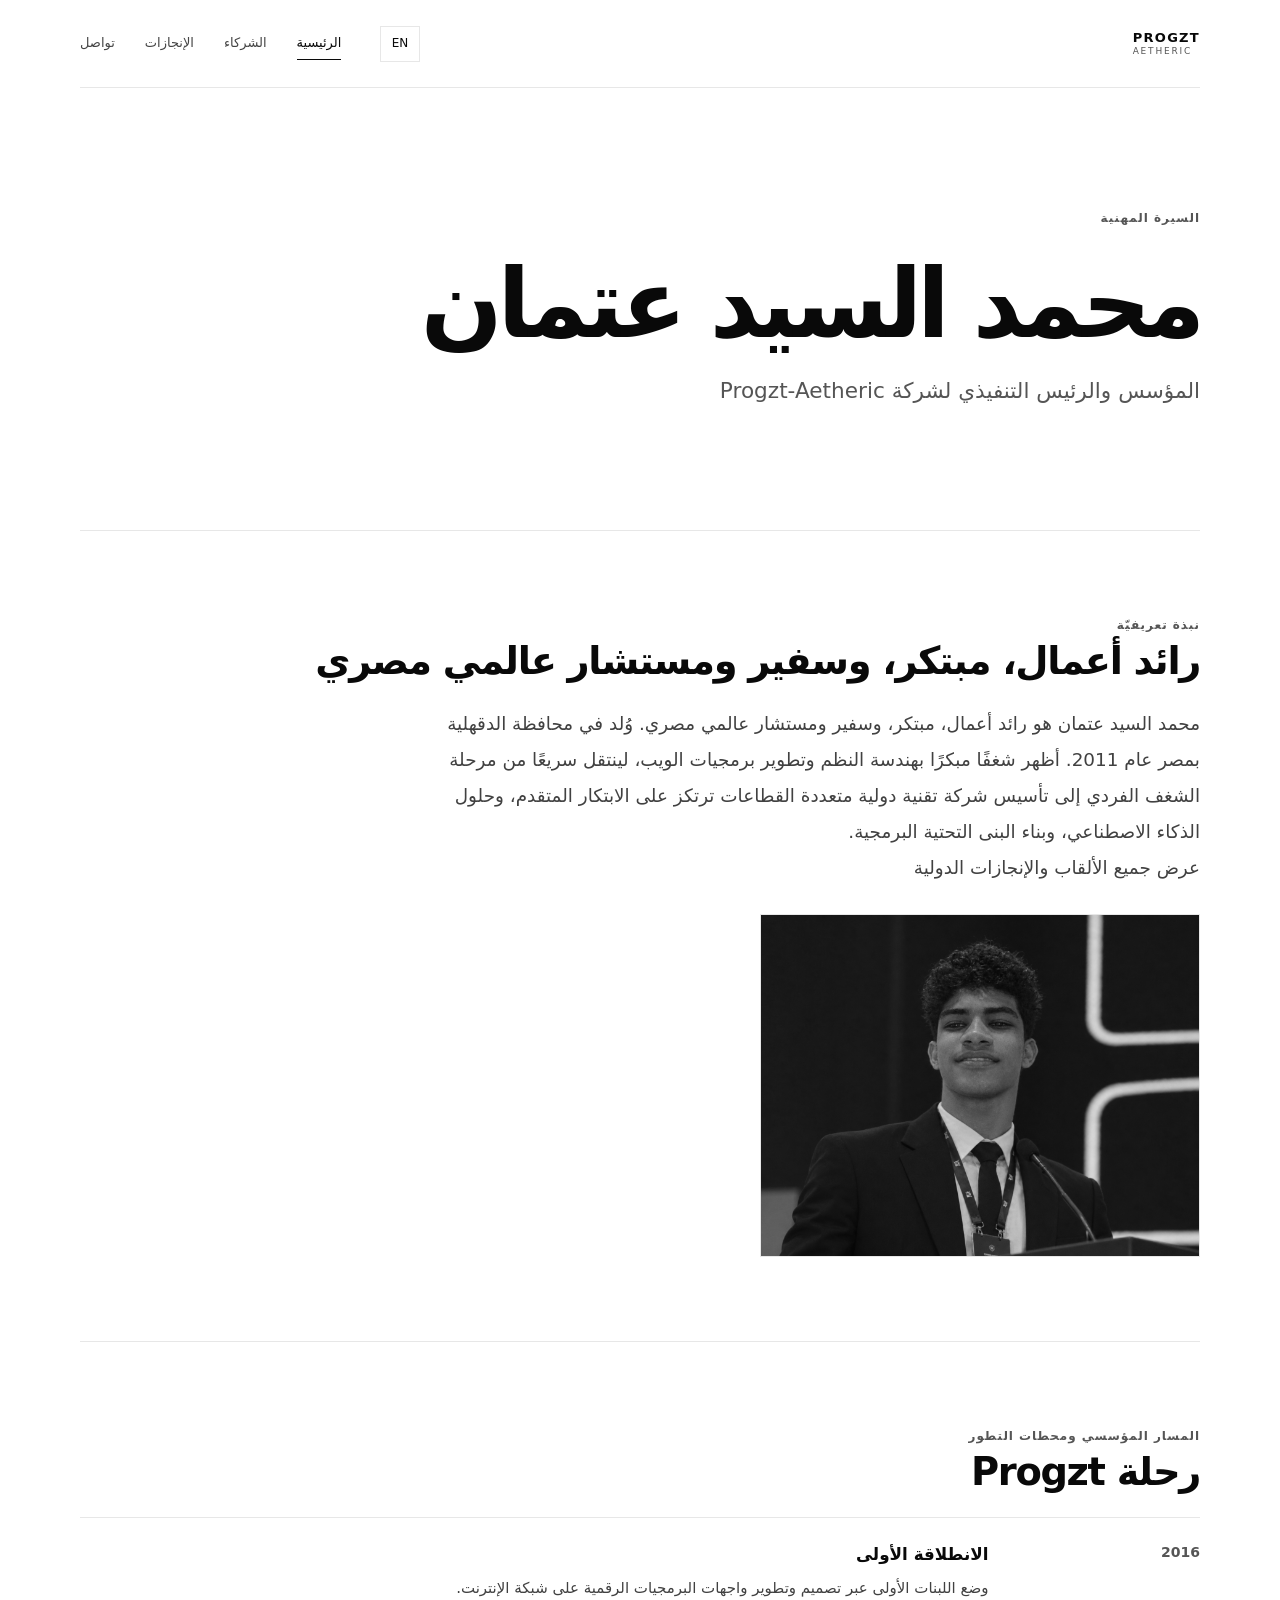
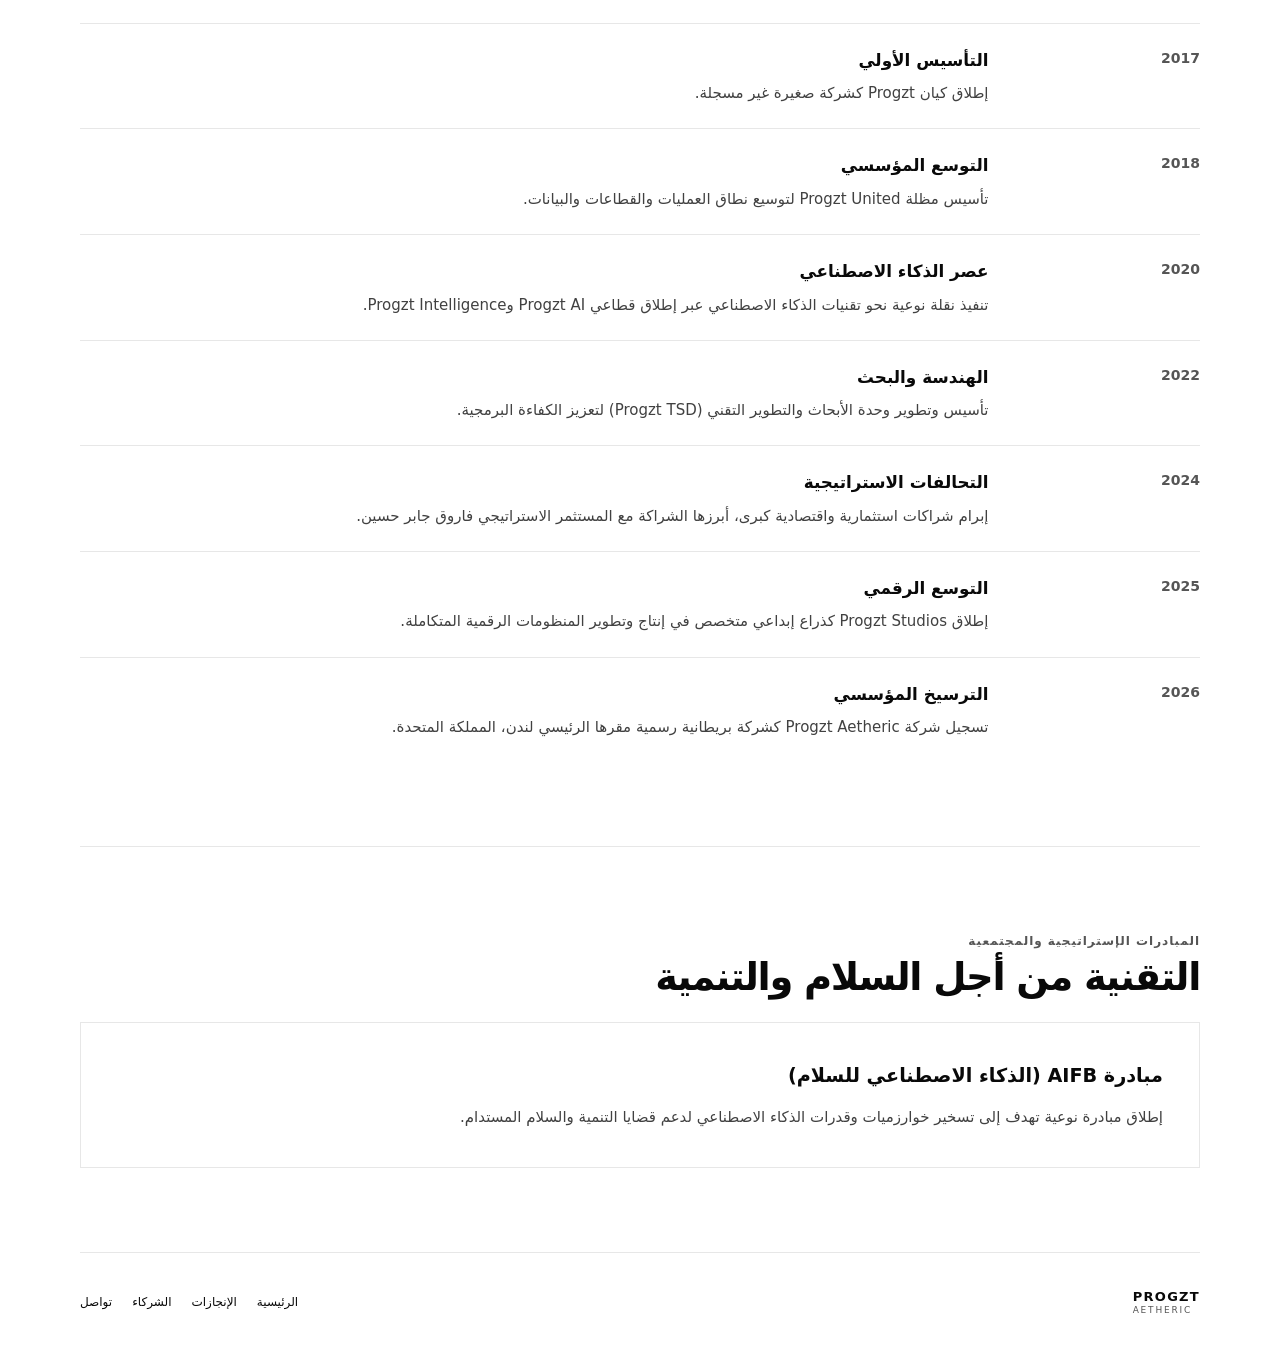
==== commit 8bc98a23: "KKM" ====
--- a/index.html
+++ b/index.html
@@ -4,18 +4,18 @@
     <meta charset="utf-8">
     <meta name="viewport" content="width=device-width, initial-scale=1">
     <meta name="google-site-verification" content="1_tTR39EdZ6gtg8xITwWjoktRTus3lNaeqJQ6gqtdek" />
-    <meta name="robots" content="index, follow, max-image-preview:large">
+    <title>Mohamed Elsayed Etman | Home Biography and Company</title>
+    <meta name="description" content="Mohamed Elsayed Etman is an Egyptian entrepreneur and Founder &amp; CEO of Progzt Aetheric, with a technology journey from 2016 to 2026.">
+    <link rel="canonical" href="https://progzt-aetheric.github.io/mohamed-elsayed-etman/">
+    <meta name="robots" content="index, follow, max-image-preview:large, max-snippet:-1, max-video-preview:-1">
     <meta name="theme-color" content="#ffffff">
-    <meta name="description" content="محمد السيد عتمان (Mohamed Elsayed Etman)، المؤسس والرئيس التنفيذي لشركة Progzt Aetheric. Mohamed Elsayed Etman, Founder and CEO of Progzt Aetheric.">
-    <meta name="keywords" content="محمد السيد عتمان, Mohamed Elsayed Etman, Progzt Aetheric, مؤسس ورئيس تنفيذي, Founder and CEO, الذكاء الاصطناعي للسلام, AI for Peace">
     <meta name="author" content="محمد السيد عتمان | Mohamed Elsayed Etman">
-    <link rel="canonical" href="https://progzt-aetheric.github.io/mohamed-elsayed-etman/">
 
     <meta property="og:type" content="website">
     <meta property="og:url" content="https://progzt-aetheric.github.io/mohamed-elsayed-etman/">
     <meta property="og:site_name" content="Progzt Aetheric">
-    <meta property="og:title" content="Home | الرئيسية | Progzt Aetheric">
-    <meta property="og:description" content="محمد السيد عتمان (Mohamed Elsayed Etman)، المؤسس والرئيس التنفيذي لشركة Progzt Aetheric. Mohamed Elsayed Etman, Founder and CEO of Progzt Aetheric.">
+    <meta property="og:title" content="Mohamed Elsayed Etman | Home Biography and Company">
+    <meta property="og:description" content="Mohamed Elsayed Etman is an Egyptian entrepreneur and Founder &amp; CEO of Progzt Aetheric, with a technology journey from 2016 to 2026.">
     <meta property="og:locale" content="ar_AR">
     <meta property="og:locale:alternate" content="en_US">
     <meta property="og:image" content="https://progzt-aetheric.github.io/mohamed-elsayed-etman/file_000000004f8c8211bc257b7ca1748283.png">
@@ -23,12 +23,10 @@
     <meta property="og:image:width" content="941">
     <meta property="og:image:height" content="1671">
     <meta name="twitter:card" content="summary">
-    <meta name="twitter:title" content="Home | الرئيسية | Progzt Aetheric">
-    <meta name="twitter:description" content="محمد السيد عتمان (Mohamed Elsayed Etman)، المؤسس والرئيس التنفيذي لشركة Progzt Aetheric. Mohamed Elsayed Etman, Founder and CEO of Progzt Aetheric.">
+    <meta name="twitter:title" content="Mohamed Elsayed Etman | Home Biography and Company">
+    <meta name="twitter:description" content="Mohamed Elsayed Etman is an Egyptian entrepreneur and Founder &amp; CEO of Progzt Aetheric, with a technology journey from 2016 to 2026.">
     <meta name="twitter:image" content="https://progzt-aetheric.github.io/mohamed-elsayed-etman/file_000000004f8c8211bc257b7ca1748283.png">
     <meta name="twitter:image:alt" content="محمد السيد عتمان، مؤسس ورئيس تنفيذي لشركة Progzt Aetheric">
-
-    <title>Home</title>
 
     <link rel="icon" type="image/png" href="file_000000004f8c8211bc257b7ca1748283.png">
     <link rel="apple-touch-icon" href="file_000000004f8c8211bc257b7ca1748283.png">
@@ -77,14 +75,10 @@
           "url": "https://progzt-aetheric.github.io/mohamed-elsayed-etman/",
           "sameAs": [
             "https://www.instagram.com/sir_mhmdxv/",
+            "https://linkedin.com/in/mohamed-elsyed-etman-a90935442",
             "https://discord.gg/jX8Nw2KCN"
           ],
-          "image": [
-            {
-              "@id": "https://progzt-aetheric.github.io/mohamed-elsayed-etman/#achievements-image"
-            },
-            "https://progzt-aetheric.github.io/mohamed-elsayed-etman/file_000000004f8c8211bc257b7ca1748283.png"
-          ]
+          "image": "https://progzt-aetheric.github.io/mohamed-elsayed-etman/file_000000004f8c8211bc257b7ca1748283.png"
         },
         {
           "@type": "Organization",
@@ -117,6 +111,27 @@
           "about": {
             "@id": "https://progzt-aetheric.github.io/mohamed-elsayed-etman/#founder"
           }
+        },
+        {
+          "@type": "WebSite",
+          "@id": "https://progzt-aetheric.github.io/mohamed-elsayed-etman/#website",
+          "url": "https://progzt-aetheric.github.io/mohamed-elsayed-etman/",
+          "name": "Progzt Aetheric",
+          "inLanguage": ["ar", "en"]
+        },
+        {
+          "@type": "ProfilePage",
+          "@id": "https://progzt-aetheric.github.io/mohamed-elsayed-etman/#profile",
+          "url": "https://progzt-aetheric.github.io/mohamed-elsayed-etman/",
+          "name": "Mohamed Elsayed Etman | Home Biography and Company",
+          "description": "Mohamed Elsayed Etman is an Egyptian entrepreneur and Founder & CEO of Progzt Aetheric, with a technology journey from 2016 to 2026.",
+          "isPartOf": {
+            "@id": "https://progzt-aetheric.github.io/mohamed-elsayed-etman/#website"
+          },
+          "about": {
+            "@id": "https://progzt-aetheric.github.io/mohamed-elsayed-etman/#founder"
+          },
+          "inLanguage": ["ar", "en"]
         }
       ]
     }
@@ -152,6 +167,7 @@
             <h2 id="biography-heading" data-ar="رائد أعمال، مبتكر، وسفير ومستشار عالمي مصري" data-en="Egyptian Entrepreneur, Innovator, Global Youth Ambassador &amp; Advisor">رائد أعمال، مبتكر، وسفير ومستشار عالمي مصري</h2>
             <p data-ar="محمد السيد عتمان هو رائد أعمال، مبتكر، وسفير ومستشار عالمي مصري. وُلد في محافظة الدقهلية بمصر عام 2011. أظهر شغفًا مبكرًا بهندسة النظم وتطوير برمجيات الويب، لينتقل سريعًا من مرحلة الشغف الفردي إلى تأسيس شركة تقنية دولية متعددة القطاعات ترتكز على الابتكار المتقدم، وحلول الذكاء الاصطناعي، وبناء البنى التحتية البرمجية."
                 data-en="Mohamed Elsayed Etman is an Egyptian entrepreneur, innovator, and global ambassador and advisor. Born in Dakahlia Governorate, Egypt, in 2011, he showed an early passion for systems engineering and web software development. He quickly moved from individual interest to founding a multi-sector international technology company focused on advanced innovation, artificial intelligence solutions, and building software infrastructure.">محمد السيد عتمان هو رائد أعمال، مبتكر، وسفير ومستشار عالمي مصري. وُلد في محافظة الدقهلية بمصر عام 2011. أظهر شغفًا مبكرًا بهندسة النظم وتطوير برمجيات الويب، لينتقل سريعًا من مرحلة الشغف الفردي إلى تأسيس شركة تقنية دولية متعددة القطاعات ترتكز على الابتكار المتقدم، وحلول الذكاء الاصطناعي، وبناء البنى التحتية البرمجية.</p>
+            <p><a href="achievements.html" data-ar="عرض جميع الألقاب والإنجازات الدولية" data-en="View all international titles and achievements">عرض جميع الألقاب والإنجازات الدولية</a></p>
             <figure class="profile-image">
                 <img src="file_00000000e6408246aac75b0e81eb1699.png"
                     width="1420" height="1108" loading="lazy" decoding="async"
@@ -213,7 +229,12 @@
 
     <footer class="site-footer content-width">
         <div class="brand"><span class="wordmark">PROGZT <span>AETHERIC</span></span></div>
-        <nav class="footer-nav" aria-label="روابط الصفحات" data-ar-label="روابط الصفحات" data-en-label="Page links"></nav>
+        <nav class="footer-nav" aria-label="روابط الصفحات" data-ar-label="روابط الصفحات" data-en-label="Page links">
+            <a href="index.html" data-ar="الرئيسية" data-en="Home">الرئيسية</a>
+            <a href="achievements.html" data-ar="الإنجازات" data-en="Achievements">الإنجازات</a>
+            <a href="partners.html" data-ar="الشركاء" data-en="Partners">الشركاء</a>
+            <a href="contact.html" data-ar="تواصل" data-en="Contact">تواصل</a>
+        </nav>
     </footer>
 </body>
 </html>
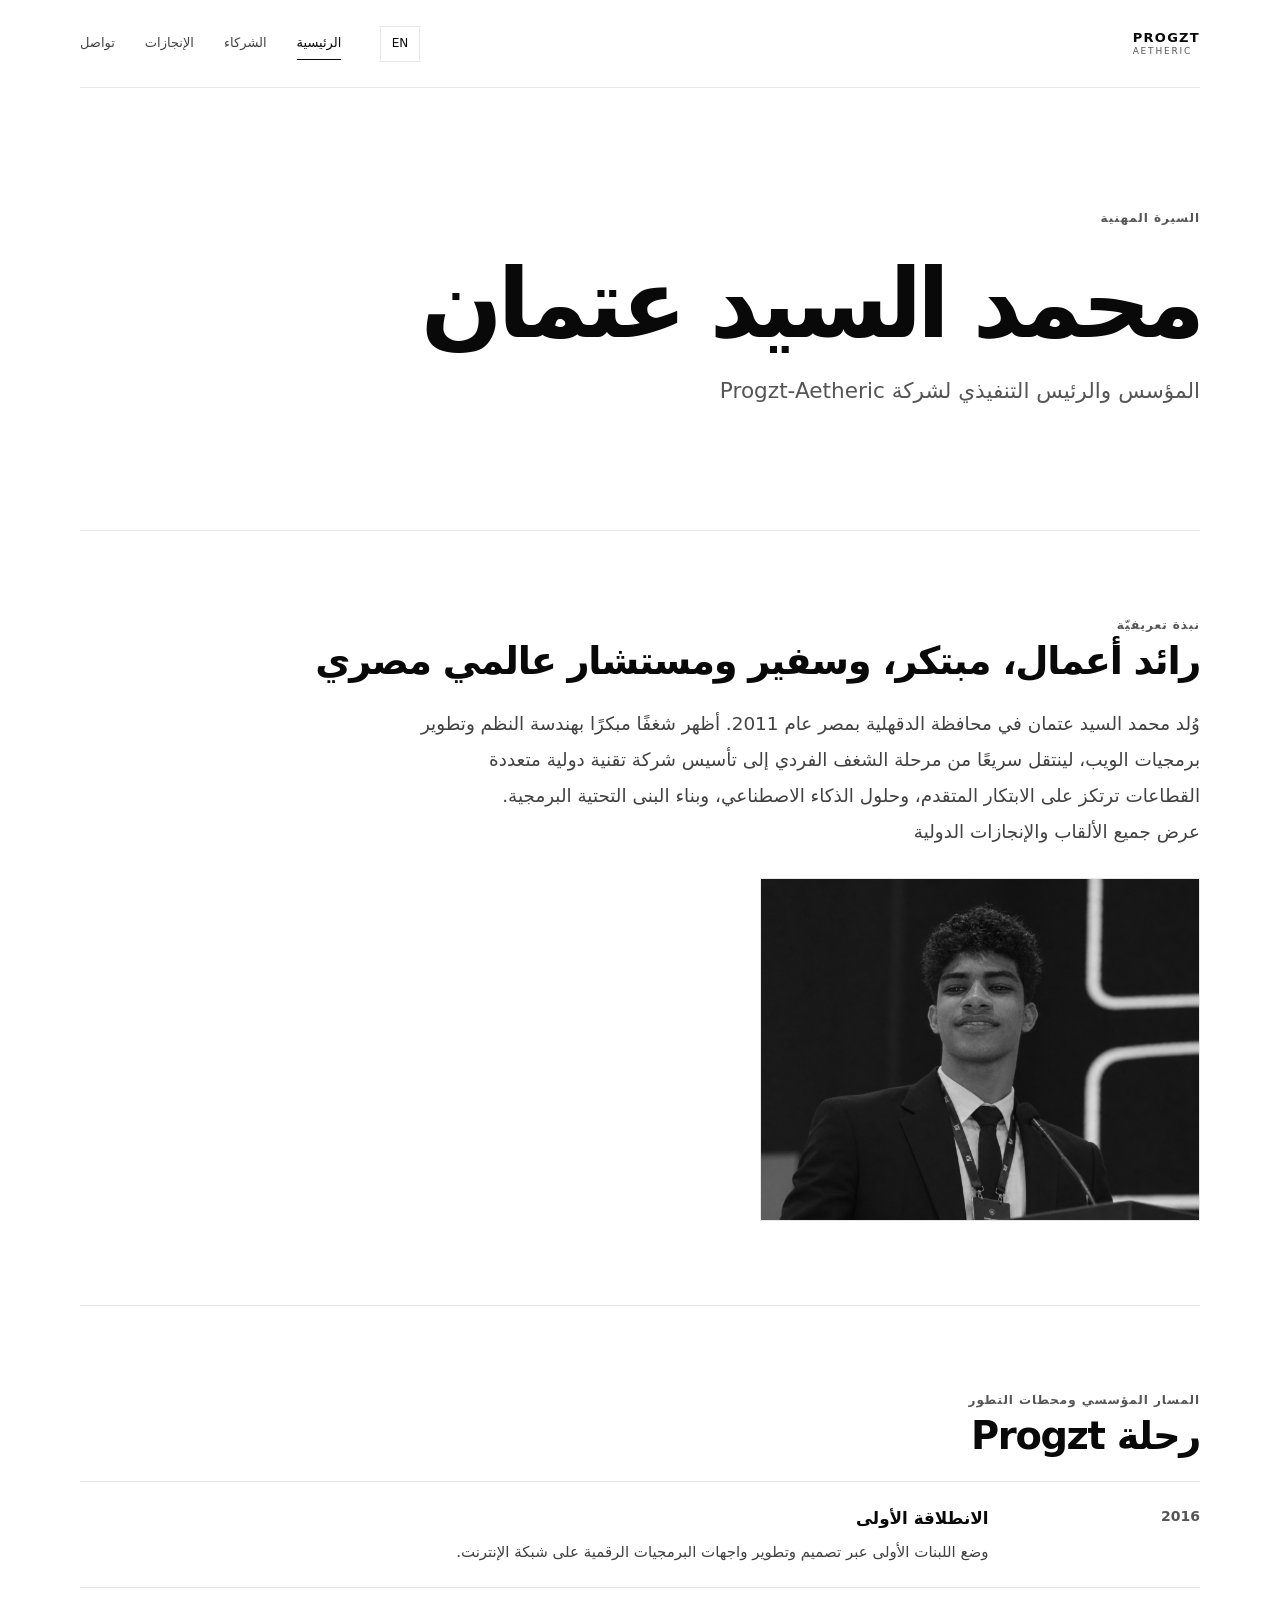
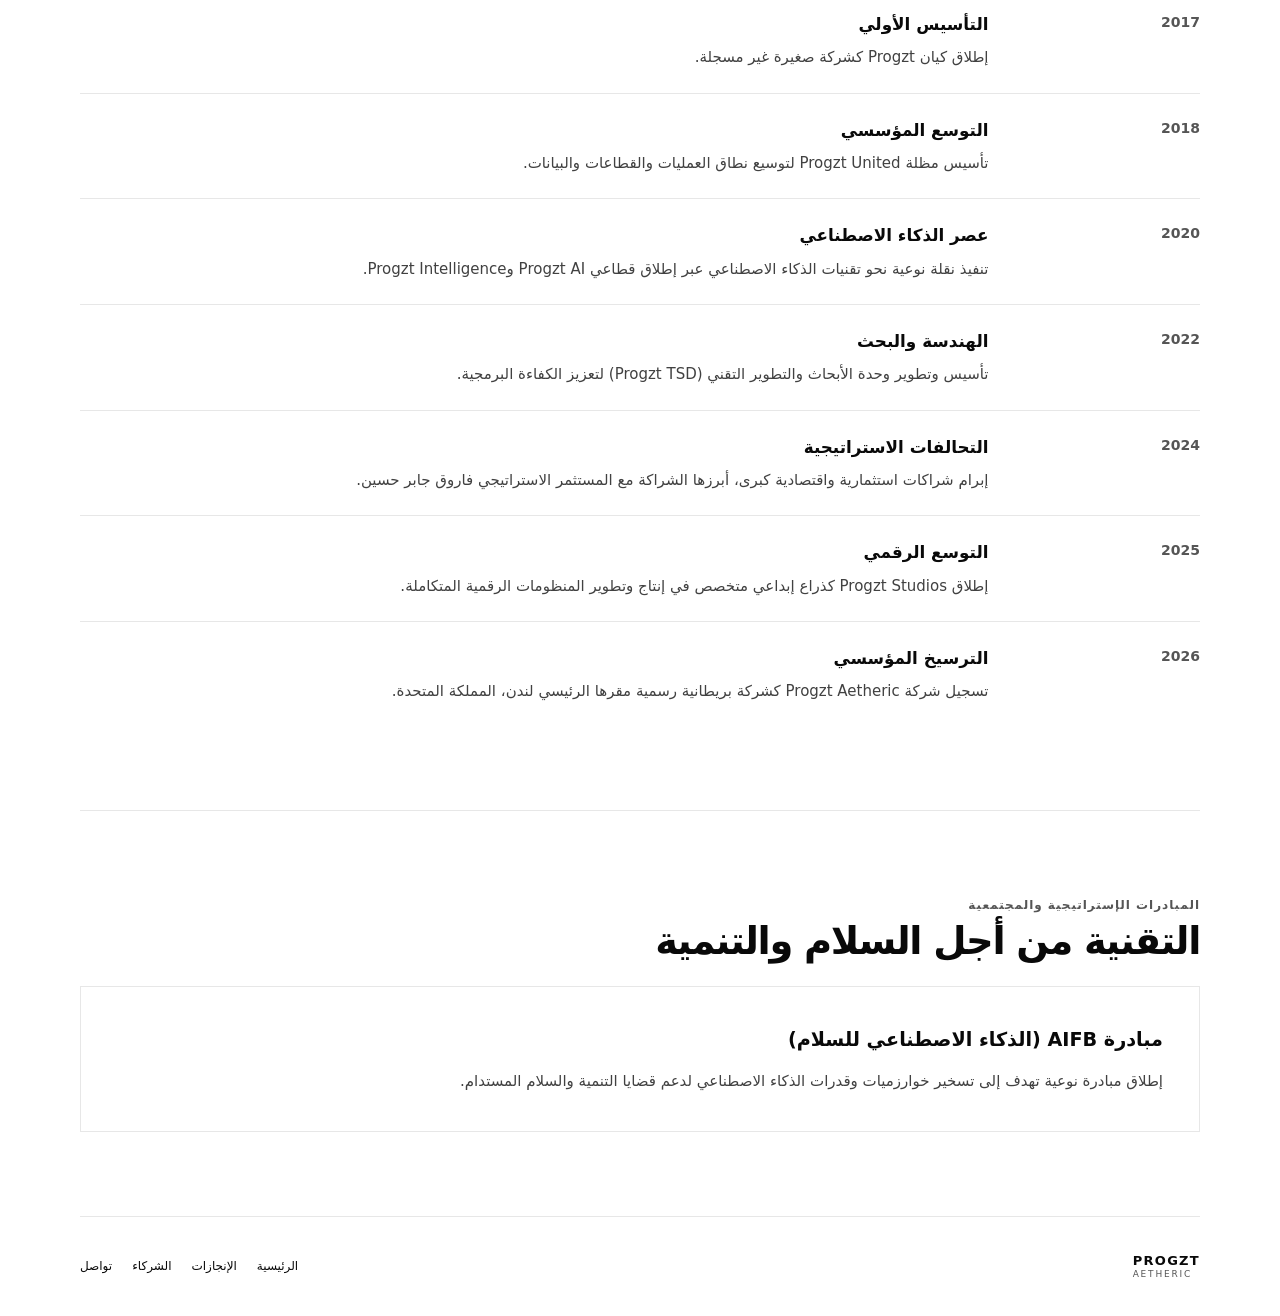
==== commit f1884c1d: "CVCVC" ====
--- a/index.html
+++ b/index.html
@@ -5,7 +5,7 @@
     <meta name="viewport" content="width=device-width, initial-scale=1">
     <meta name="google-site-verification" content="1_tTR39EdZ6gtg8xITwWjoktRTus3lNaeqJQ6gqtdek" />
     <title>Mohamed Elsayed Etman | Home Biography and Company</title>
-    <meta name="description" content="Mohamed Elsayed Etman is an Egyptian entrepreneur and Founder &amp; CEO of Progzt Aetheric, with a technology journey from 2016 to 2026.">
+    <meta name="description" content="محمد السيد عتمان: رائد أعمال، مبتكر، وسفير ومستشار عالمي مصري، مؤسس ورئيس تنفيذي لشركة Progzt Aetheric، وبدأ رحلته التقنية عام 2016.">
     <link rel="canonical" href="https://progzt-aetheric.github.io/mohamed-elsayed-etman/">
     <meta name="robots" content="index, follow, max-image-preview:large, max-snippet:-1, max-video-preview:-1">
     <meta name="theme-color" content="#ffffff">
@@ -15,18 +15,20 @@
     <meta property="og:url" content="https://progzt-aetheric.github.io/mohamed-elsayed-etman/">
     <meta property="og:site_name" content="Progzt Aetheric">
     <meta property="og:title" content="Mohamed Elsayed Etman | Home Biography and Company">
-    <meta property="og:description" content="Mohamed Elsayed Etman is an Egyptian entrepreneur and Founder &amp; CEO of Progzt Aetheric, with a technology journey from 2016 to 2026.">
+    <meta property="og:description" content="محمد السيد عتمان: رائد أعمال، مبتكر، وسفير ومستشار عالمي مصري، مؤسس ورئيس تنفيذي لشركة Progzt Aetheric، وبدأ رحلته التقنية عام 2016.">
     <meta property="og:locale" content="ar_AR">
     <meta property="og:locale:alternate" content="en_US">
-    <meta property="og:image" content="https://progzt-aetheric.github.io/mohamed-elsayed-etman/file_000000004f8c8211bc257b7ca1748283.png">
-    <meta property="og:image:alt" content="محمد السيد عتمان، مؤسس ورئيس تنفيذي لشركة Progzt Aetheric">
-    <meta property="og:image:width" content="941">
-    <meta property="og:image:height" content="1671">
-    <meta name="twitter:card" content="summary">
+    <meta property="og:image" content="https://progzt-aetheric.github.io/mohamed-elsayed-etman/file_00000000e6408246aac75b0e81eb1699.png">
+    <meta property="og:image:secure_url" content="https://progzt-aetheric.github.io/mohamed-elsayed-etman/file_00000000e6408246aac75b0e81eb1699.png">
+    <meta property="og:image:type" content="image/png">
+    <meta property="og:image:alt" content="محمد السيد عتمان، مؤسس ورئيس تنفيذي لشركة Progzt Aetheric، يتحدث من على منصة">
+    <meta property="og:image:width" content="1420">
+    <meta property="og:image:height" content="1108">
+    <meta name="twitter:card" content="summary_large_image">
     <meta name="twitter:title" content="Mohamed Elsayed Etman | Home Biography and Company">
-    <meta name="twitter:description" content="Mohamed Elsayed Etman is an Egyptian entrepreneur and Founder &amp; CEO of Progzt Aetheric, with a technology journey from 2016 to 2026.">
-    <meta name="twitter:image" content="https://progzt-aetheric.github.io/mohamed-elsayed-etman/file_000000004f8c8211bc257b7ca1748283.png">
-    <meta name="twitter:image:alt" content="محمد السيد عتمان، مؤسس ورئيس تنفيذي لشركة Progzt Aetheric">
+    <meta name="twitter:description" content="محمد السيد عتمان: رائد أعمال، مبتكر، وسفير ومستشار عالمي مصري، مؤسس ورئيس تنفيذي لشركة Progzt Aetheric، وبدأ رحلته التقنية عام 2016.">
+    <meta name="twitter:image" content="https://progzt-aetheric.github.io/mohamed-elsayed-etman/file_00000000e6408246aac75b0e81eb1699.png">
+    <meta name="twitter:image:alt" content="محمد السيد عتمان، مؤسس ورئيس تنفيذي لشركة Progzt Aetheric، يتحدث من على منصة">
 
     <link rel="icon" type="image/png" href="file_000000004f8c8211bc257b7ca1748283.png">
     <link rel="apple-touch-icon" href="file_000000004f8c8211bc257b7ca1748283.png">
@@ -78,7 +80,10 @@
             "https://linkedin.com/in/mohamed-elsyed-etman-a90935442",
             "https://discord.gg/jX8Nw2KCN"
           ],
-          "image": "https://progzt-aetheric.github.io/mohamed-elsayed-etman/file_000000004f8c8211bc257b7ca1748283.png"
+          "image": [
+            "https://progzt-aetheric.github.io/mohamed-elsayed-etman/file_00000000e6408246aac75b0e81eb1699.png",
+            "https://progzt-aetheric.github.io/mohamed-elsayed-etman/file_000000004f8c8211bc257b7ca1748283.png"
+          ]
         },
         {
           "@type": "Organization",
@@ -93,7 +98,7 @@
         },
         {
           "@type": "ImageObject",
-          "@id": "https://progzt-aetheric.github.io/mohamed-elsayed-etman/#home-image",
+          "@id": "https://progzt-aetheric.github.io/mohamed-elsayed-etman/#primaryimage",
           "contentUrl": "https://progzt-aetheric.github.io/mohamed-elsayed-etman/file_00000000e6408246aac75b0e81eb1699.png",
           "url": "https://progzt-aetheric.github.io/mohamed-elsayed-etman/file_00000000e6408246aac75b0e81eb1699.png",
           "width": 1420,
@@ -124,11 +129,20 @@
           "@id": "https://progzt-aetheric.github.io/mohamed-elsayed-etman/#profile",
           "url": "https://progzt-aetheric.github.io/mohamed-elsayed-etman/",
           "name": "Mohamed Elsayed Etman | Home Biography and Company",
-          "description": "Mohamed Elsayed Etman is an Egyptian entrepreneur and Founder & CEO of Progzt Aetheric, with a technology journey from 2016 to 2026.",
+          "description": "محمد السيد عتمان: رائد أعمال، مبتكر، وسفير ومستشار عالمي مصري، مؤسس ورئيس تنفيذي لشركة Progzt Aetheric، وبدأ رحلته التقنية عام 2016.",
+          "primaryImageOfPage": {
+            "@id": "https://progzt-aetheric.github.io/mohamed-elsayed-etman/#primaryimage"
+          },
+          "image": {
+            "@id": "https://progzt-aetheric.github.io/mohamed-elsayed-etman/#primaryimage"
+          },
           "isPartOf": {
             "@id": "https://progzt-aetheric.github.io/mohamed-elsayed-etman/#website"
           },
           "about": {
+            "@id": "https://progzt-aetheric.github.io/mohamed-elsayed-etman/#founder"
+          },
+          "mainEntity": {
             "@id": "https://progzt-aetheric.github.io/mohamed-elsayed-etman/#founder"
           },
           "inLanguage": ["ar", "en"]
@@ -165,12 +179,12 @@
         <section class="home-section" aria-labelledby="biography-heading">
             <p class="section-label" data-ar="نبذة تعريفيّة" data-en="ABOUT">نبذة تعريفيّة</p>
             <h2 id="biography-heading" data-ar="رائد أعمال، مبتكر، وسفير ومستشار عالمي مصري" data-en="Egyptian Entrepreneur, Innovator, Global Youth Ambassador &amp; Advisor">رائد أعمال، مبتكر، وسفير ومستشار عالمي مصري</h2>
-            <p data-ar="محمد السيد عتمان هو رائد أعمال، مبتكر، وسفير ومستشار عالمي مصري. وُلد في محافظة الدقهلية بمصر عام 2011. أظهر شغفًا مبكرًا بهندسة النظم وتطوير برمجيات الويب، لينتقل سريعًا من مرحلة الشغف الفردي إلى تأسيس شركة تقنية دولية متعددة القطاعات ترتكز على الابتكار المتقدم، وحلول الذكاء الاصطناعي، وبناء البنى التحتية البرمجية."
-                data-en="Mohamed Elsayed Etman is an Egyptian entrepreneur, innovator, and global ambassador and advisor. Born in Dakahlia Governorate, Egypt, in 2011, he showed an early passion for systems engineering and web software development. He quickly moved from individual interest to founding a multi-sector international technology company focused on advanced innovation, artificial intelligence solutions, and building software infrastructure.">محمد السيد عتمان هو رائد أعمال، مبتكر، وسفير ومستشار عالمي مصري. وُلد في محافظة الدقهلية بمصر عام 2011. أظهر شغفًا مبكرًا بهندسة النظم وتطوير برمجيات الويب، لينتقل سريعًا من مرحلة الشغف الفردي إلى تأسيس شركة تقنية دولية متعددة القطاعات ترتكز على الابتكار المتقدم، وحلول الذكاء الاصطناعي، وبناء البنى التحتية البرمجية.</p>
+            <p data-ar="وُلد محمد السيد عتمان في محافظة الدقهلية بمصر عام 2011. أظهر شغفًا مبكرًا بهندسة النظم وتطوير برمجيات الويب، لينتقل سريعًا من مرحلة الشغف الفردي إلى تأسيس شركة تقنية دولية متعددة القطاعات ترتكز على الابتكار المتقدم، وحلول الذكاء الاصطناعي، وبناء البنى التحتية البرمجية."
+                data-en="Mohamed Elsayed Etman was born in Dakahlia Governorate, Egypt, in 2011. He showed an early passion for systems engineering and web software development. He quickly moved from individual interest to founding a multi-sector international technology company focused on advanced innovation, artificial intelligence solutions, and building software infrastructure.">وُلد محمد السيد عتمان في محافظة الدقهلية بمصر عام 2011. أظهر شغفًا مبكرًا بهندسة النظم وتطوير برمجيات الويب، لينتقل سريعًا من مرحلة الشغف الفردي إلى تأسيس شركة تقنية دولية متعددة القطاعات ترتكز على الابتكار المتقدم، وحلول الذكاء الاصطناعي، وبناء البنى التحتية البرمجية.</p>
             <p><a href="achievements.html" data-ar="عرض جميع الألقاب والإنجازات الدولية" data-en="View all international titles and achievements">عرض جميع الألقاب والإنجازات الدولية</a></p>
             <figure class="profile-image">
                 <img src="file_00000000e6408246aac75b0e81eb1699.png"
-                    width="1420" height="1108" loading="lazy" decoding="async"
+                    width="1420" height="1108" loading="eager" fetchpriority="high" decoding="async"
                     data-ar="محمد السيد عتمان، مؤسس ورئيس تنفيذي لشركة Progzt Aetheric، يتحدث من على منصة"
                     data-en="Mohamed Elsayed Etman, Founder &amp; CEO of Progzt Aetheric, speaking at a podium"
                     alt="محمد السيد عتمان، مؤسس ورئيس تنفيذي لشركة Progzt Aetheric، يتحدث من على منصة">
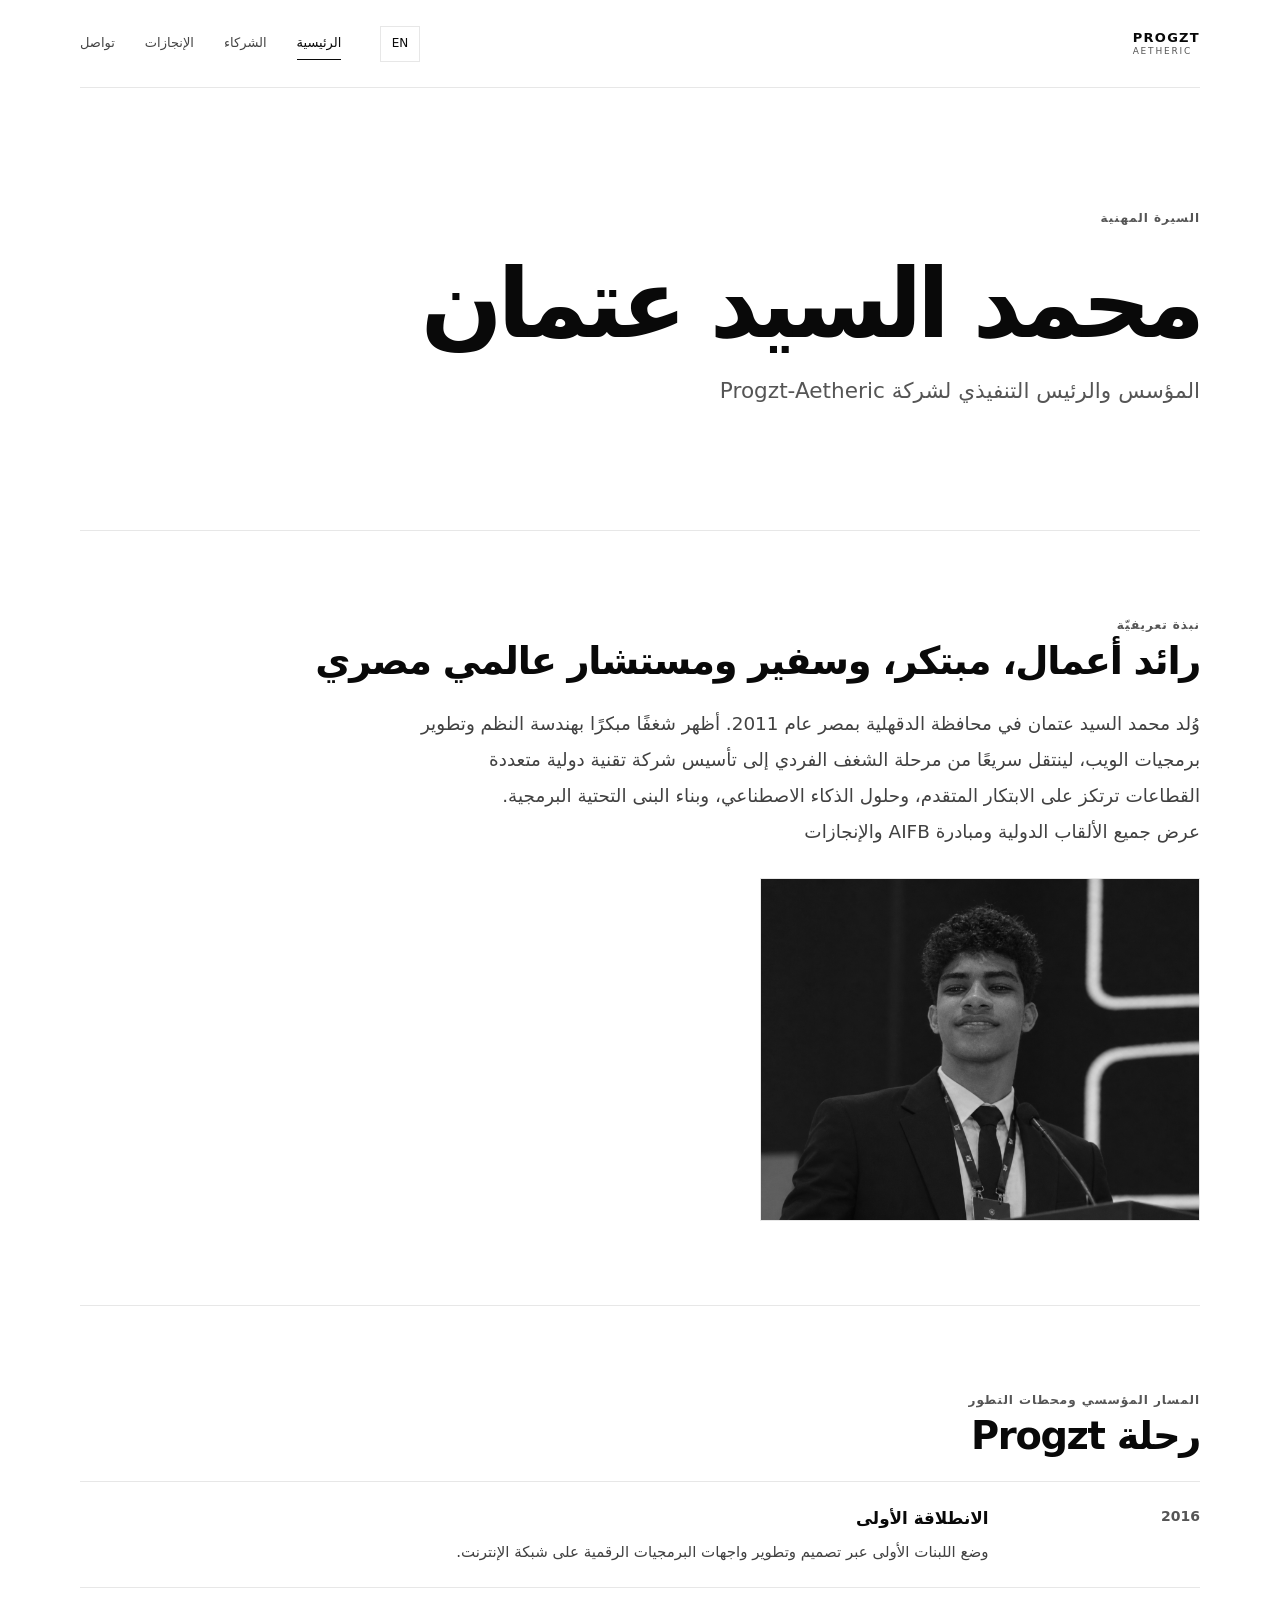
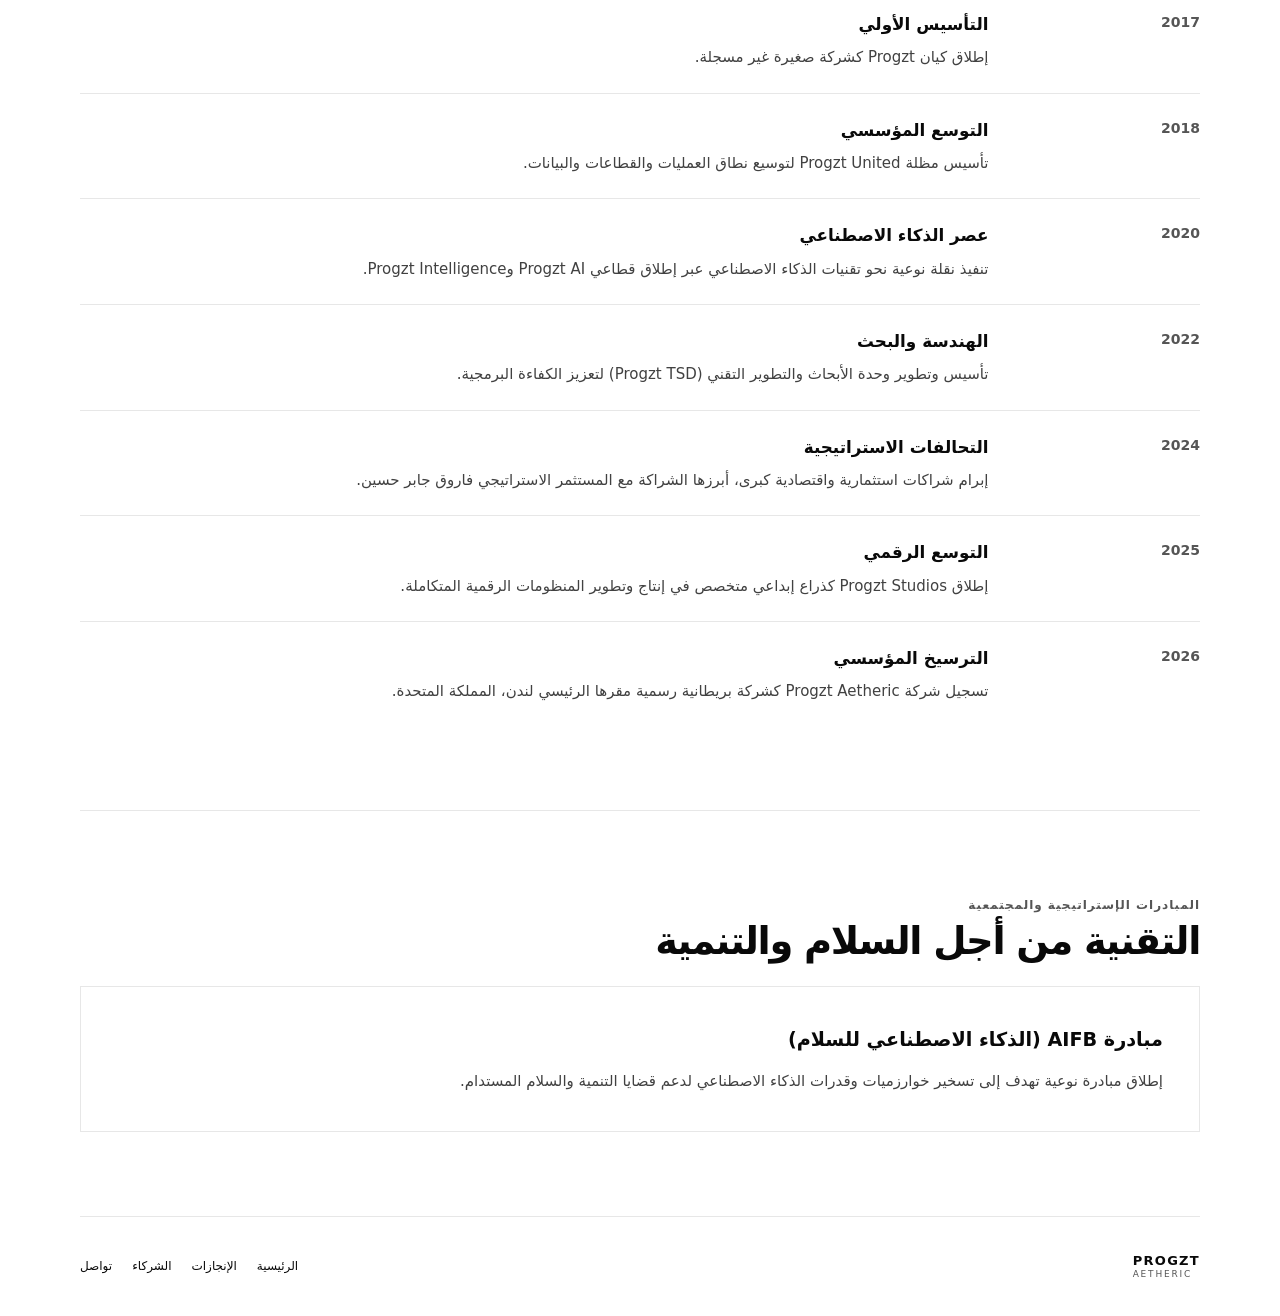
==== commit 4719c873: "BBBC" ====
--- a/index.html
+++ b/index.html
@@ -181,7 +181,7 @@
             <h2 id="biography-heading" data-ar="رائد أعمال، مبتكر، وسفير ومستشار عالمي مصري" data-en="Egyptian Entrepreneur, Innovator, Global Youth Ambassador &amp; Advisor">رائد أعمال، مبتكر، وسفير ومستشار عالمي مصري</h2>
             <p data-ar="وُلد محمد السيد عتمان في محافظة الدقهلية بمصر عام 2011. أظهر شغفًا مبكرًا بهندسة النظم وتطوير برمجيات الويب، لينتقل سريعًا من مرحلة الشغف الفردي إلى تأسيس شركة تقنية دولية متعددة القطاعات ترتكز على الابتكار المتقدم، وحلول الذكاء الاصطناعي، وبناء البنى التحتية البرمجية."
                 data-en="Mohamed Elsayed Etman was born in Dakahlia Governorate, Egypt, in 2011. He showed an early passion for systems engineering and web software development. He quickly moved from individual interest to founding a multi-sector international technology company focused on advanced innovation, artificial intelligence solutions, and building software infrastructure.">وُلد محمد السيد عتمان في محافظة الدقهلية بمصر عام 2011. أظهر شغفًا مبكرًا بهندسة النظم وتطوير برمجيات الويب، لينتقل سريعًا من مرحلة الشغف الفردي إلى تأسيس شركة تقنية دولية متعددة القطاعات ترتكز على الابتكار المتقدم، وحلول الذكاء الاصطناعي، وبناء البنى التحتية البرمجية.</p>
-            <p><a href="achievements.html" data-ar="عرض جميع الألقاب والإنجازات الدولية" data-en="View all international titles and achievements">عرض جميع الألقاب والإنجازات الدولية</a></p>
+            <p><a href="achievements.html#aifb" data-ar="عرض جميع الألقاب الدولية ومبادرة AIFB والإنجازات" data-en="View all international titles, AIFB initiative and achievements">عرض جميع الألقاب الدولية ومبادرة AIFB والإنجازات</a></p>
             <figure class="profile-image">
                 <img src="file_00000000e6408246aac75b0e81eb1699.png"
                     width="1420" height="1108" loading="eager" fetchpriority="high" decoding="async"
@@ -234,7 +234,7 @@
             <p class="section-label" data-ar="المبادرات الإستراتيجية والمجتمعية" data-en="STRATEGIC &amp; COMMUNITY INITIATIVES">المبادرات الإستراتيجية والمجتمعية</p>
             <h2 id="initiatives-heading" data-ar="التقنية من أجل السلام والتنمية" data-en="Technology for Peace and Development">التقنية من أجل السلام والتنمية</h2>
             <article class="initiative">
-                <h3 data-ar="مبادرة AIFB (الذكاء الاصطناعي للسلام)" data-en="AIFB Initiative (Artificial Intelligence for Peace)">مبادرة AIFB (الذكاء الاصطناعي للسلام)</h3>
+                <h3><a href="achievements.html#aifb" data-ar="مبادرة AIFB (الذكاء الاصطناعي للسلام)" data-en="AIFB Initiative (Artificial Intelligence for Peace)">مبادرة AIFB (الذكاء الاصطناعي للسلام)</a></h3>
                 <p data-ar="إطلاق مبادرة نوعية تهدف إلى تسخير خوارزميات وقدرات الذكاء الاصطناعي لدعم قضايا التنمية والسلام المستدام."
                     data-en="Launched an initiative to harness artificial intelligence algorithms and capabilities in support of sustainable development and peace.">إطلاق مبادرة نوعية تهدف إلى تسخير خوارزميات وقدرات الذكاء الاصطناعي لدعم قضايا التنمية والسلام المستدام.</p>
             </article>
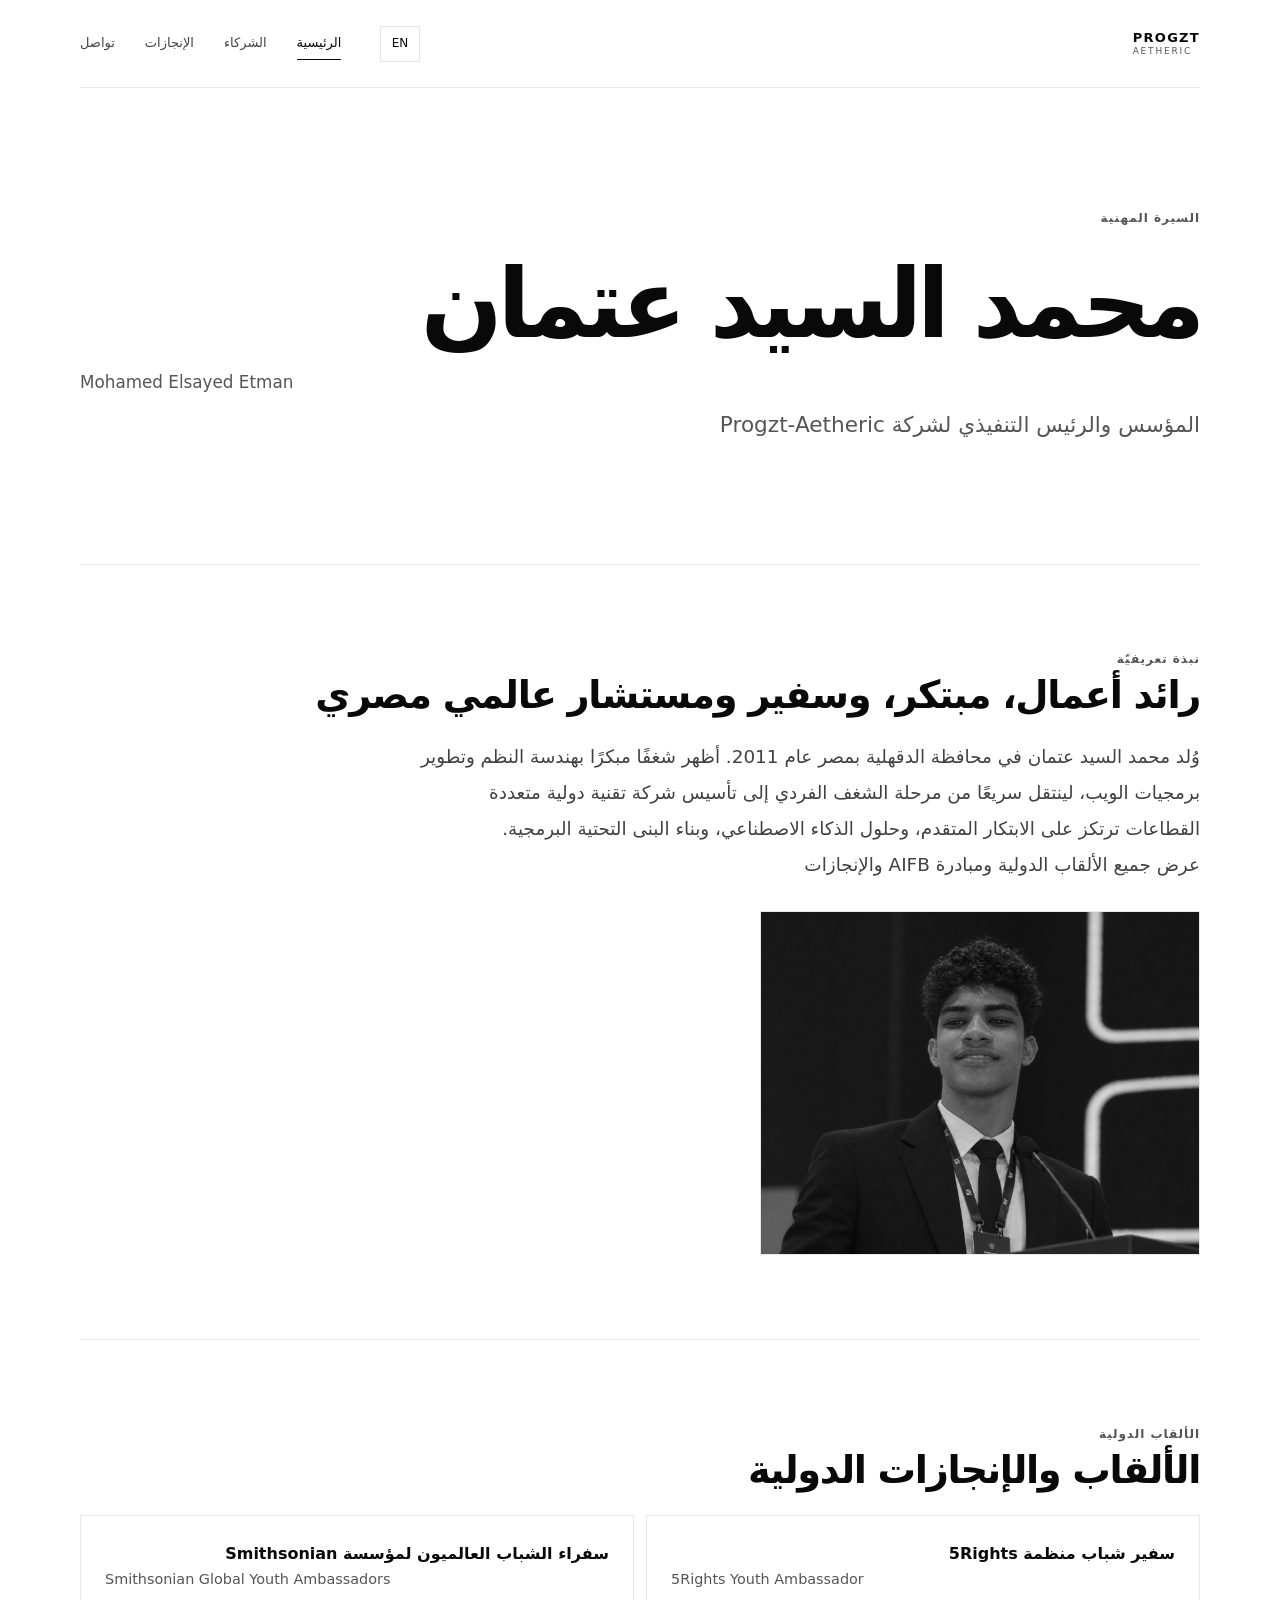
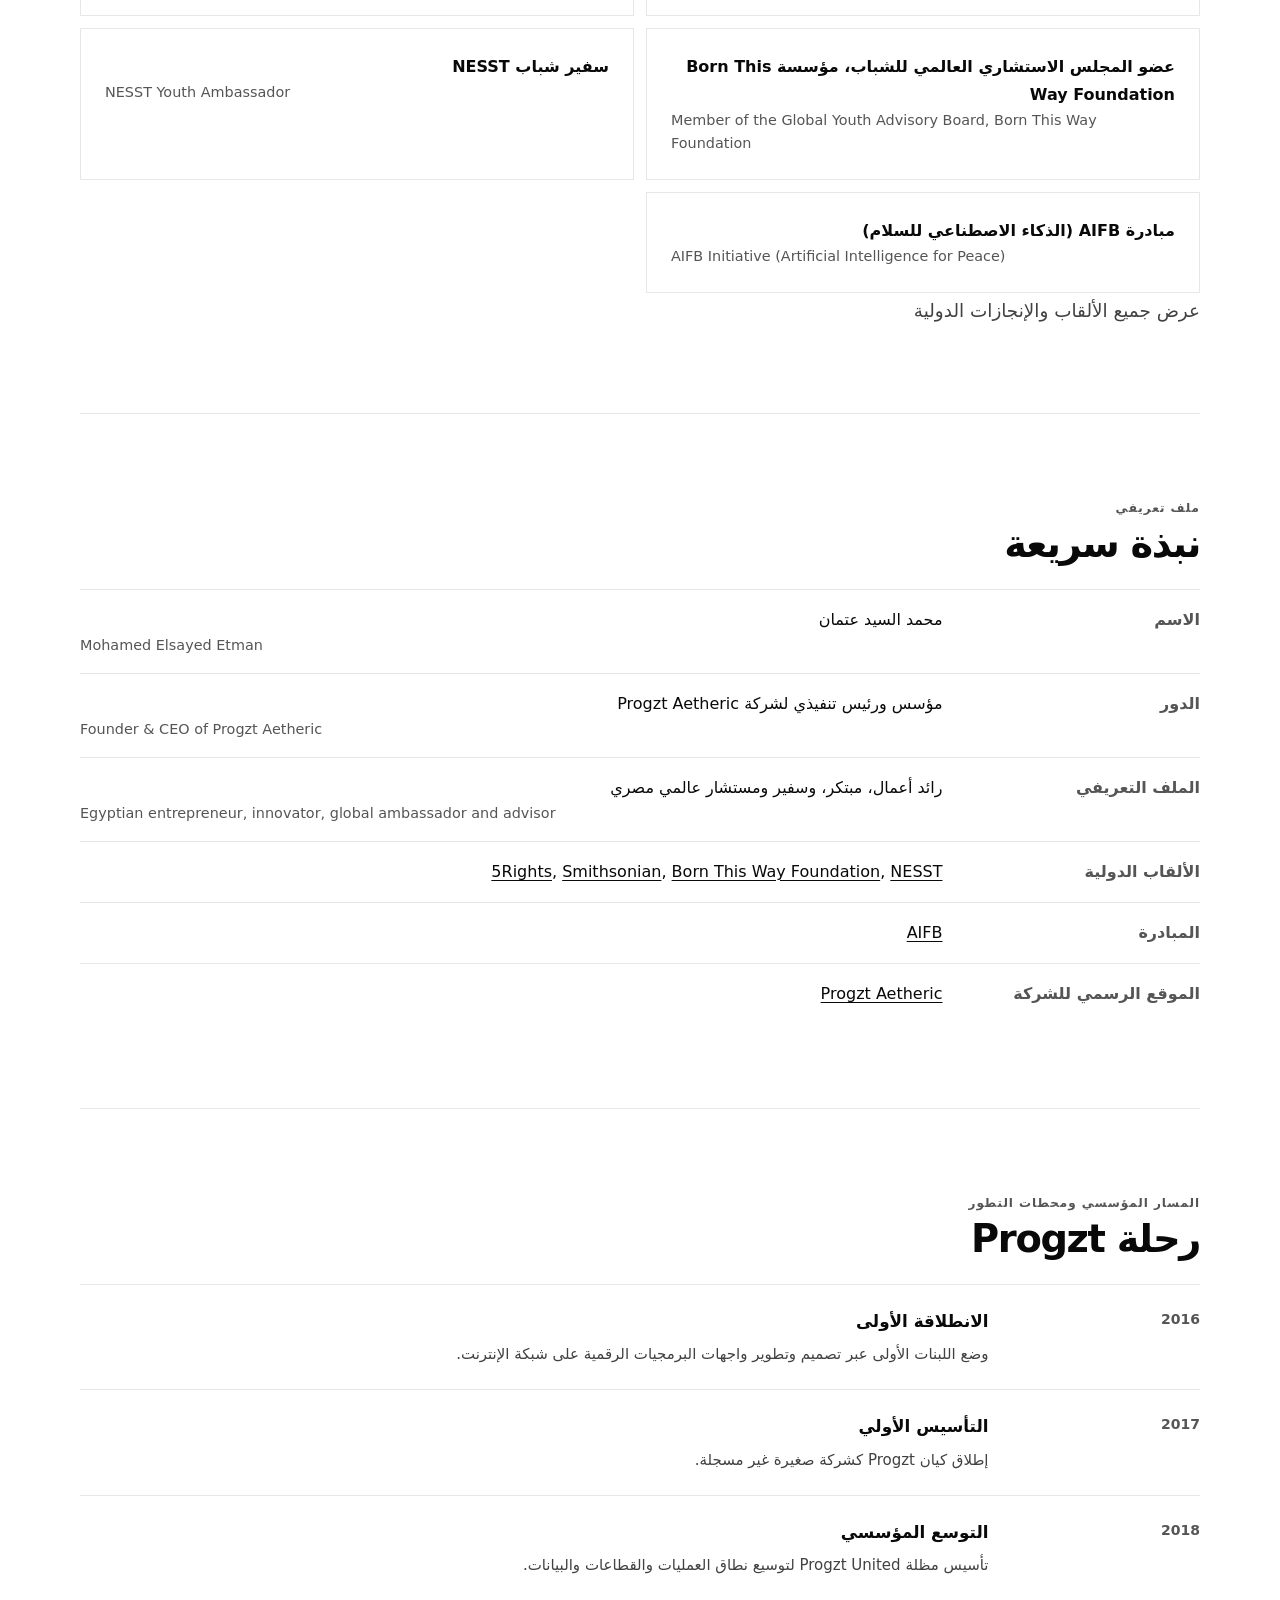
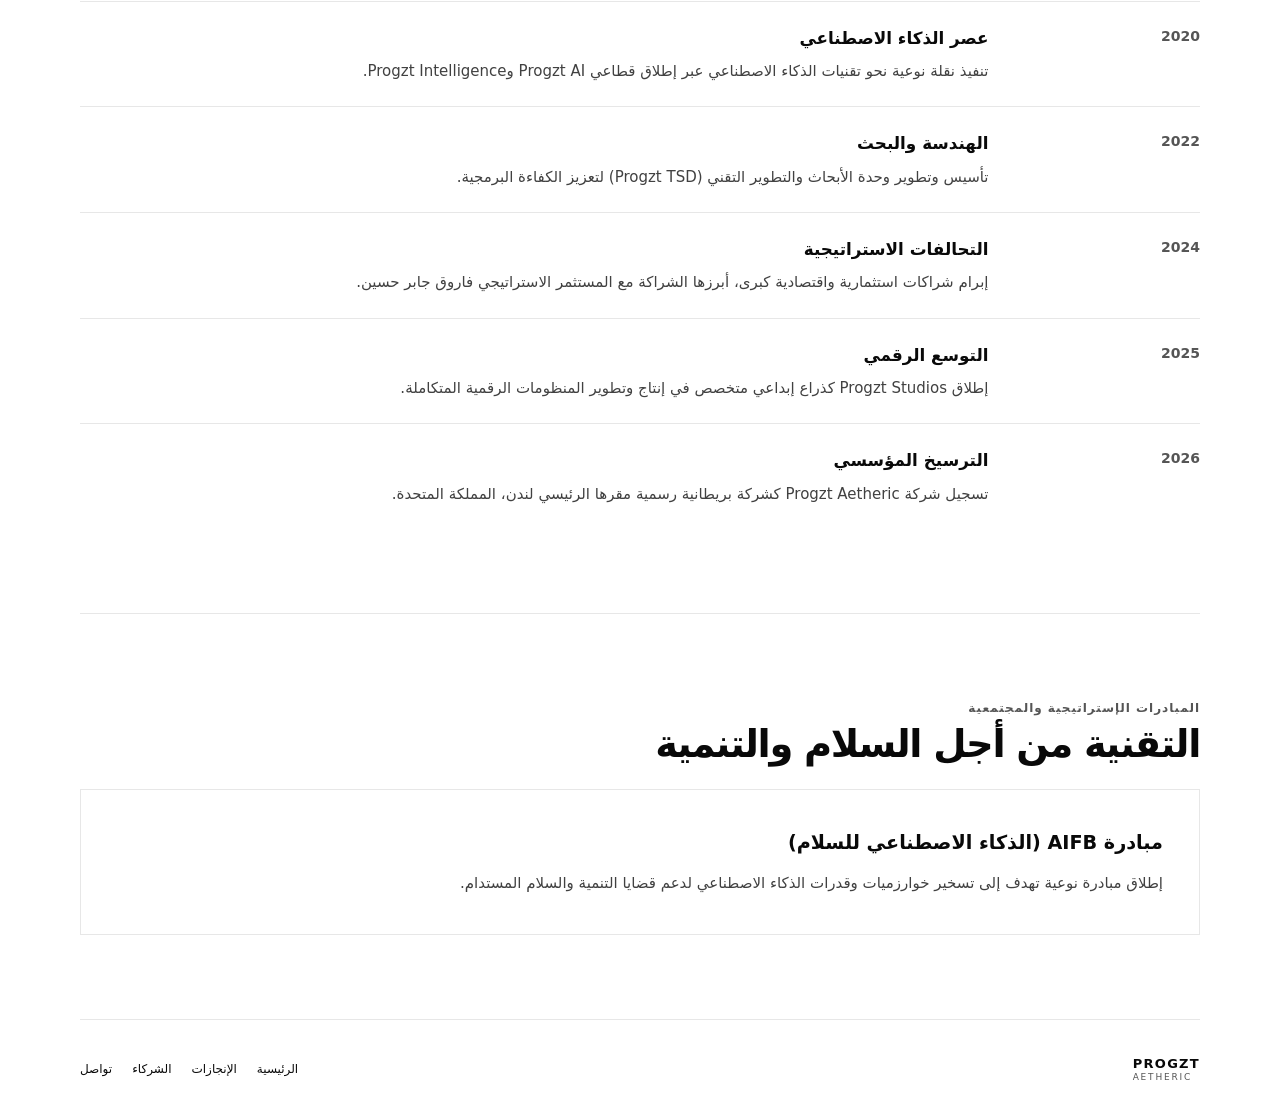
==== commit 43e2d57f: "KLKL" ====
--- a/index.html
+++ b/index.html
@@ -4,8 +4,8 @@
     <meta charset="utf-8">
     <meta name="viewport" content="width=device-width, initial-scale=1">
     <meta name="google-site-verification" content="1_tTR39EdZ6gtg8xITwWjoktRTus3lNaeqJQ6gqtdek" />
-    <title>Mohamed Elsayed Etman | Home Biography and Company</title>
-    <meta name="description" content="محمد السيد عتمان: رائد أعمال، مبتكر، وسفير ومستشار عالمي مصري، مؤسس ورئيس تنفيذي لشركة Progzt Aetheric، وبدأ رحلته التقنية عام 2016.">
+    <title>محمد السيد عتمان | Mohamed Elsayed Etman – Progzt Aetheric</title>
+    <meta name="description" content="محمد السيد عتمان (Mohamed Elsayed Etman): رائد أعمال، مبتكر، وسفير ومستشار عالمي مصري، مؤسس ورئيس تنفيذي لشركة Progzt Aetheric.">
     <link rel="canonical" href="https://progzt-aetheric.github.io/mohamed-elsayed-etman/">
     <meta name="robots" content="index, follow, max-image-preview:large, max-snippet:-1, max-video-preview:-1">
     <meta name="theme-color" content="#ffffff">
@@ -14,8 +14,8 @@
     <meta property="og:type" content="website">
     <meta property="og:url" content="https://progzt-aetheric.github.io/mohamed-elsayed-etman/">
     <meta property="og:site_name" content="Progzt Aetheric">
-    <meta property="og:title" content="Mohamed Elsayed Etman | Home Biography and Company">
-    <meta property="og:description" content="محمد السيد عتمان: رائد أعمال، مبتكر، وسفير ومستشار عالمي مصري، مؤسس ورئيس تنفيذي لشركة Progzt Aetheric، وبدأ رحلته التقنية عام 2016.">
+    <meta property="og:title" content="محمد السيد عتمان | Mohamed Elsayed Etman – Progzt Aetheric">
+    <meta property="og:description" content="محمد السيد عتمان (Mohamed Elsayed Etman): رائد أعمال، مبتكر، وسفير ومستشار عالمي مصري، مؤسس ورئيس تنفيذي لشركة Progzt Aetheric.">
     <meta property="og:locale" content="ar_AR">
     <meta property="og:locale:alternate" content="en_US">
     <meta property="og:image" content="https://progzt-aetheric.github.io/mohamed-elsayed-etman/file_00000000e6408246aac75b0e81eb1699.png">
@@ -25,8 +25,8 @@
     <meta property="og:image:width" content="1420">
     <meta property="og:image:height" content="1108">
     <meta name="twitter:card" content="summary_large_image">
-    <meta name="twitter:title" content="Mohamed Elsayed Etman | Home Biography and Company">
-    <meta name="twitter:description" content="محمد السيد عتمان: رائد أعمال، مبتكر، وسفير ومستشار عالمي مصري، مؤسس ورئيس تنفيذي لشركة Progzt Aetheric، وبدأ رحلته التقنية عام 2016.">
+    <meta name="twitter:title" content="محمد السيد عتمان | Mohamed Elsayed Etman – Progzt Aetheric">
+    <meta name="twitter:description" content="محمد السيد عتمان (Mohamed Elsayed Etman): رائد أعمال، مبتكر، وسفير ومستشار عالمي مصري، مؤسس ورئيس تنفيذي لشركة Progzt Aetheric.">
     <meta name="twitter:image" content="https://progzt-aetheric.github.io/mohamed-elsayed-etman/file_00000000e6408246aac75b0e81eb1699.png">
     <meta name="twitter:image:alt" content="محمد السيد عتمان، مؤسس ورئيس تنفيذي لشركة Progzt Aetheric، يتحدث من على منصة">
 
@@ -39,6 +39,7 @@
         .home-hero { padding-block: clamp(72px, 10vw, 120px); }
         .home-hero .eyebrow, .section-label { margin: 0; color: var(--muted); font-size: 12px; font-weight: 650; letter-spacing: .08em; }
         .home-hero h1 { max-width: 900px; margin: 20px 0 12px; font-size: clamp(2.8rem, 7.5vw, 6rem); font-weight: 600; letter-spacing: -.055em; line-height: 1.16; }
+        .home-name-secondary { margin: -4px 0 8px; color: var(--muted); font-size: clamp(.9rem, 1.5vw, 1.05rem); }
         .home-role { margin: 0; color: var(--muted); font-size: clamp(1.05rem, 2vw, 1.35rem); }
         .home-section { padding-block: clamp(48px, 7vw, 84px); border-top: 1px solid var(--line); scroll-margin-top: 28px; }
         .home-section h2 { margin: 0 0 20px; font-size: clamp(1.6rem, 3.2vw, 2.4rem); font-weight: 600; letter-spacing: -.035em; line-height: 1.3; }
@@ -53,7 +54,20 @@
         .initiative { padding: clamp(20px, 4vw, 36px); border: 1px solid var(--line); }
         .initiative h3 { margin: 0 0 10px; font-size: 1.2rem; font-weight: 650; }
         .initiative p { margin: 0; color: #414141; font-size: 15px; line-height: 1.9; }
+        .secondary-language { display: block; color: var(--muted); font-size: .9em; line-height: 1.6; }
+        .home-summary-grid { display: grid; grid-template-columns: repeat(2, minmax(0, 1fr)); gap: 12px; margin: 0; padding: 0; list-style: none; }
+        .home-summary-card { min-width: 0; border: 1px solid var(--line); padding: clamp(16px, 2.5vw, 24px); text-align: start; }
+        .home-summary-card a { font-weight: 600; }
+        .profile-facts-list { margin: 0; }
+        .profile-facts-list > div { display: grid; grid-template-columns: minmax(130px, .28fr) minmax(0, 1fr); gap: 16px; padding-block: 16px; border-top: 1px solid var(--line); }
+        .profile-facts-list dt { color: var(--muted); font-weight: 600; }
+        .profile-facts-list dd { min-width: 0; margin: 0; }
+        .profile-facts-list a { text-decoration: underline; text-underline-offset: 3px; }
         @media (max-width: 520px) { .timeline li { grid-template-columns: 56px minmax(0, 1fr); gap: 12px; } }
+        @media (max-width: 600px) {
+            .home-summary-grid { grid-template-columns: 1fr; }
+            .profile-facts-list > div { grid-template-columns: 1fr; gap: 4px; }
+        }
     </style>
 
     <script type="application/ld+json">
@@ -64,7 +78,12 @@
           "@type": "Person",
           "@id": "https://progzt-aetheric.github.io/mohamed-elsayed-etman/#founder",
           "name": "Mohamed Elsayed Etman",
-          "alternateName": "محمد السيد عتمان",
+          "alternateName": [
+            "محمد السيد عتمان",
+            "Mohamed El Sayed Etman",
+            "Mohamed Elsyed Etman"
+          ],
+          "disambiguatingDescription": "Egyptian entrepreneur, innovator, global youth ambassador and advisor; Founder & CEO of Progzt Aetheric",
           "jobTitle": "Founder & CEO",
           "birthDate": "2011",
           "nationality": {
@@ -122,14 +141,15 @@
           "@id": "https://progzt-aetheric.github.io/mohamed-elsayed-etman/#website",
           "url": "https://progzt-aetheric.github.io/mohamed-elsayed-etman/",
           "name": "Progzt Aetheric",
+          "alternateName": "محمد السيد عتمان | Progzt Aetheric",
           "inLanguage": ["ar", "en"]
         },
         {
           "@type": "ProfilePage",
           "@id": "https://progzt-aetheric.github.io/mohamed-elsayed-etman/#profile",
           "url": "https://progzt-aetheric.github.io/mohamed-elsayed-etman/",
-          "name": "Mohamed Elsayed Etman | Home Biography and Company",
-          "description": "محمد السيد عتمان: رائد أعمال، مبتكر، وسفير ومستشار عالمي مصري، مؤسس ورئيس تنفيذي لشركة Progzt Aetheric، وبدأ رحلته التقنية عام 2016.",
+          "name": "محمد السيد عتمان | Mohamed Elsayed Etman – Progzt Aetheric",
+          "description": "محمد السيد عتمان (Mohamed Elsayed Etman): رائد أعمال، مبتكر، وسفير ومستشار عالمي مصري، مؤسس ورئيس تنفيذي لشركة Progzt Aetheric.",
           "primaryImageOfPage": {
             "@id": "https://progzt-aetheric.github.io/mohamed-elsayed-etman/#primaryimage"
           },
@@ -173,6 +193,7 @@
         <section class="home-hero" aria-labelledby="page-title">
             <p class="eyebrow" data-ar="السيرة المهنية" data-en="BIOGRAPHY">السيرة المهنية</p>
             <h1 id="page-title" data-ar="محمد السيد عتمان" data-en="Mohamed Elsayed Etman">محمد السيد عتمان</h1>
+            <p class="home-name-secondary" dir="auto" data-ar="Mohamed Elsayed Etman" data-en="محمد السيد عتمان">Mohamed Elsayed Etman</p>
             <p class="home-role" data-ar="المؤسس والرئيس التنفيذي لشركة Progzt-Aetheric" data-en="Founder and CEO of Progzt-Aetheric">المؤسس والرئيس التنفيذي لشركة Progzt-Aetheric</p>
         </section>
 
@@ -191,6 +212,52 @@
             </figure>
         </section>
 
+        <section class="home-section" id="achievements-summary" aria-labelledby="achievements-summary-heading">
+            <p class="section-label" data-ar="الألقاب الدولية" data-en="INTERNATIONAL TITLES">الألقاب الدولية</p>
+            <h2 id="achievements-summary-heading" data-ar="الألقاب والإنجازات الدولية" data-en="International Titles &amp; Achievements">الألقاب والإنجازات الدولية</h2>
+            <ul class="home-summary-grid">
+                <li class="home-summary-card">
+                    <a href="achievements.html#5rights"><span data-ar="سفير شباب منظمة 5Rights" data-en="5Rights Youth Ambassador">سفير شباب منظمة 5Rights</span></a>
+                    <span class="secondary-language" dir="auto" data-ar="5Rights Youth Ambassador" data-en="سفير شباب منظمة 5Rights">5Rights Youth Ambassador</span>
+                </li>
+                <li class="home-summary-card">
+                    <a href="achievements.html#smithsonian"><span data-ar="سفراء الشباب العالميون لمؤسسة Smithsonian" data-en="Smithsonian Global Youth Ambassadors">سفراء الشباب العالميون لمؤسسة Smithsonian</span></a>
+                    <span class="secondary-language" dir="auto" data-ar="Smithsonian Global Youth Ambassadors" data-en="سفراء الشباب العالميون لمؤسسة Smithsonian">Smithsonian Global Youth Ambassadors</span>
+                </li>
+                <li class="home-summary-card">
+                    <a href="achievements.html#born-this-way"><span data-ar="عضو المجلس الاستشاري العالمي للشباب، مؤسسة Born This Way Foundation" data-en="Member of the Global Youth Advisory Board, Born This Way Foundation">عضو المجلس الاستشاري العالمي للشباب، مؤسسة Born This Way Foundation</span></a>
+                    <span class="secondary-language" dir="auto" data-ar="Member of the Global Youth Advisory Board, Born This Way Foundation" data-en="عضو المجلس الاستشاري العالمي للشباب، مؤسسة Born This Way Foundation">Member of the Global Youth Advisory Board, Born This Way Foundation</span>
+                </li>
+                <li class="home-summary-card">
+                    <a href="achievements.html#nesst"><span data-ar="سفير شباب NESST" data-en="NESST Youth Ambassador">سفير شباب NESST</span></a>
+                    <span class="secondary-language" dir="auto" data-ar="NESST Youth Ambassador" data-en="سفير شباب NESST">NESST Youth Ambassador</span>
+                </li>
+                <li class="home-summary-card">
+                    <a href="achievements.html#aifb"><span data-ar="مبادرة AIFB (الذكاء الاصطناعي للسلام)" data-en="AIFB Initiative (Artificial Intelligence for Peace)">مبادرة AIFB (الذكاء الاصطناعي للسلام)</span></a>
+                    <span class="secondary-language" dir="auto" data-ar="AIFB Initiative (Artificial Intelligence for Peace)" data-en="مبادرة AIFB (الذكاء الاصطناعي للسلام)">AIFB Initiative (Artificial Intelligence for Peace)</span>
+                </li>
+            </ul>
+            <p class="summary-more"><a href="achievements.html" data-ar="عرض جميع الألقاب والإنجازات الدولية" data-en="View all international titles and achievements">عرض جميع الألقاب والإنجازات الدولية</a></p>
+        </section>
+
+        <section class="home-section" id="profile-facts" aria-labelledby="profile-facts-heading">
+            <p class="section-label" data-ar="ملف تعريفي" data-en="PROFILE">ملف تعريفي</p>
+            <h2 id="profile-facts-heading" data-ar="نبذة سريعة" data-en="At a glance">نبذة سريعة</h2>
+            <dl class="profile-facts-list">
+                <div><dt data-ar="الاسم" data-en="Name">الاسم</dt><dd><span data-ar="محمد السيد عتمان" data-en="Mohamed Elsayed Etman">محمد السيد عتمان</span><span class="secondary-language" dir="auto" data-ar="Mohamed Elsayed Etman" data-en="محمد السيد عتمان">Mohamed Elsayed Etman</span></dd></div>
+                <div><dt data-ar="الدور" data-en="Role">الدور</dt><dd><span data-ar="مؤسس ورئيس تنفيذي لشركة Progzt Aetheric" data-en="Founder &amp; CEO of Progzt Aetheric">مؤسس ورئيس تنفيذي لشركة Progzt Aetheric</span><span class="secondary-language" dir="auto" data-ar="Founder &amp; CEO of Progzt Aetheric" data-en="مؤسس ورئيس تنفيذي لشركة Progzt Aetheric">Founder &amp; CEO of Progzt Aetheric</span></dd></div>
+                <div><dt data-ar="الملف التعريفي" data-en="Profile">الملف التعريفي</dt><dd><span data-ar="رائد أعمال، مبتكر، وسفير ومستشار عالمي مصري" data-en="Egyptian entrepreneur, innovator, global ambassador and advisor">رائد أعمال، مبتكر، وسفير ومستشار عالمي مصري</span><span class="secondary-language" dir="auto" data-ar="Egyptian entrepreneur, innovator, global ambassador and advisor" data-en="رائد أعمال، مبتكر، وسفير ومستشار عالمي مصري">Egyptian entrepreneur, innovator, global ambassador and advisor</span></dd></div>
+                <div><dt data-ar="الألقاب الدولية" data-en="International titles">الألقاب الدولية</dt><dd>
+                    <a href="achievements.html#5rights" data-ar="5Rights" data-en="5Rights">5Rights</a>,
+                    <a href="achievements.html#smithsonian" data-ar="Smithsonian" data-en="Smithsonian">Smithsonian</a>,
+                    <a href="achievements.html#born-this-way" data-ar="Born This Way Foundation" data-en="Born This Way Foundation">Born This Way Foundation</a>,
+                    <a href="achievements.html#nesst" data-ar="NESST" data-en="NESST">NESST</a>
+                </dd></div>
+                <div><dt data-ar="المبادرة" data-en="Initiative">المبادرة</dt><dd><a href="achievements.html#aifb" data-ar="AIFB" data-en="AIFB">AIFB</a></dd></div>
+                <div><dt data-ar="الموقع الرسمي للشركة" data-en="Official company website">الموقع الرسمي للشركة</dt><dd><a href="https://progzt-aetheric.github.io/" data-ar="Progzt Aetheric" data-en="Progzt Aetheric">Progzt Aetheric</a></dd></div>
+            </dl>
+        </section>
+
         <section class="home-section" aria-labelledby="timeline-heading">
             <p class="section-label" data-ar="المسار المؤسسي ومحطات التطور" data-en="COMPANY JOURNEY &amp; MILESTONES">المسار المؤسسي ومحطات التطور</p>
             <h2 id="timeline-heading" data-ar="رحلة Progzt" data-en="The Progzt Journey">رحلة Progzt</h2>
